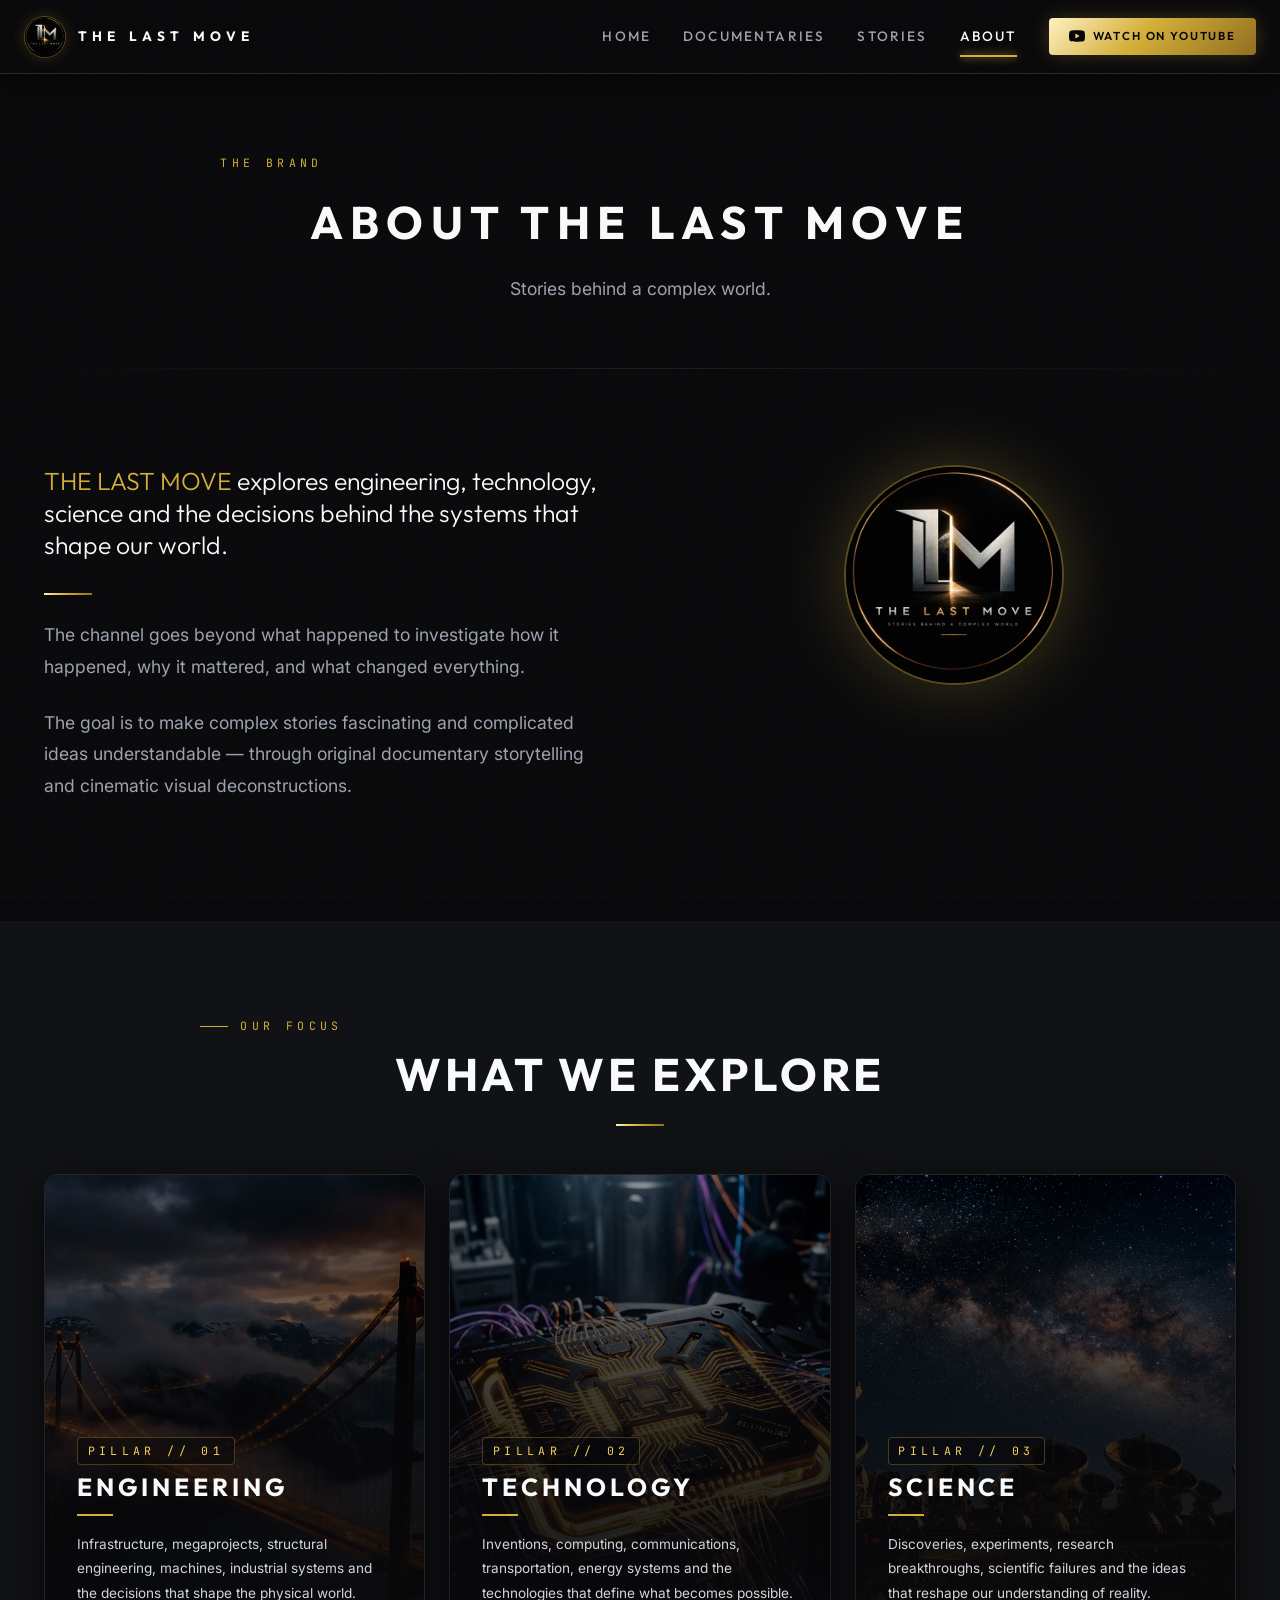
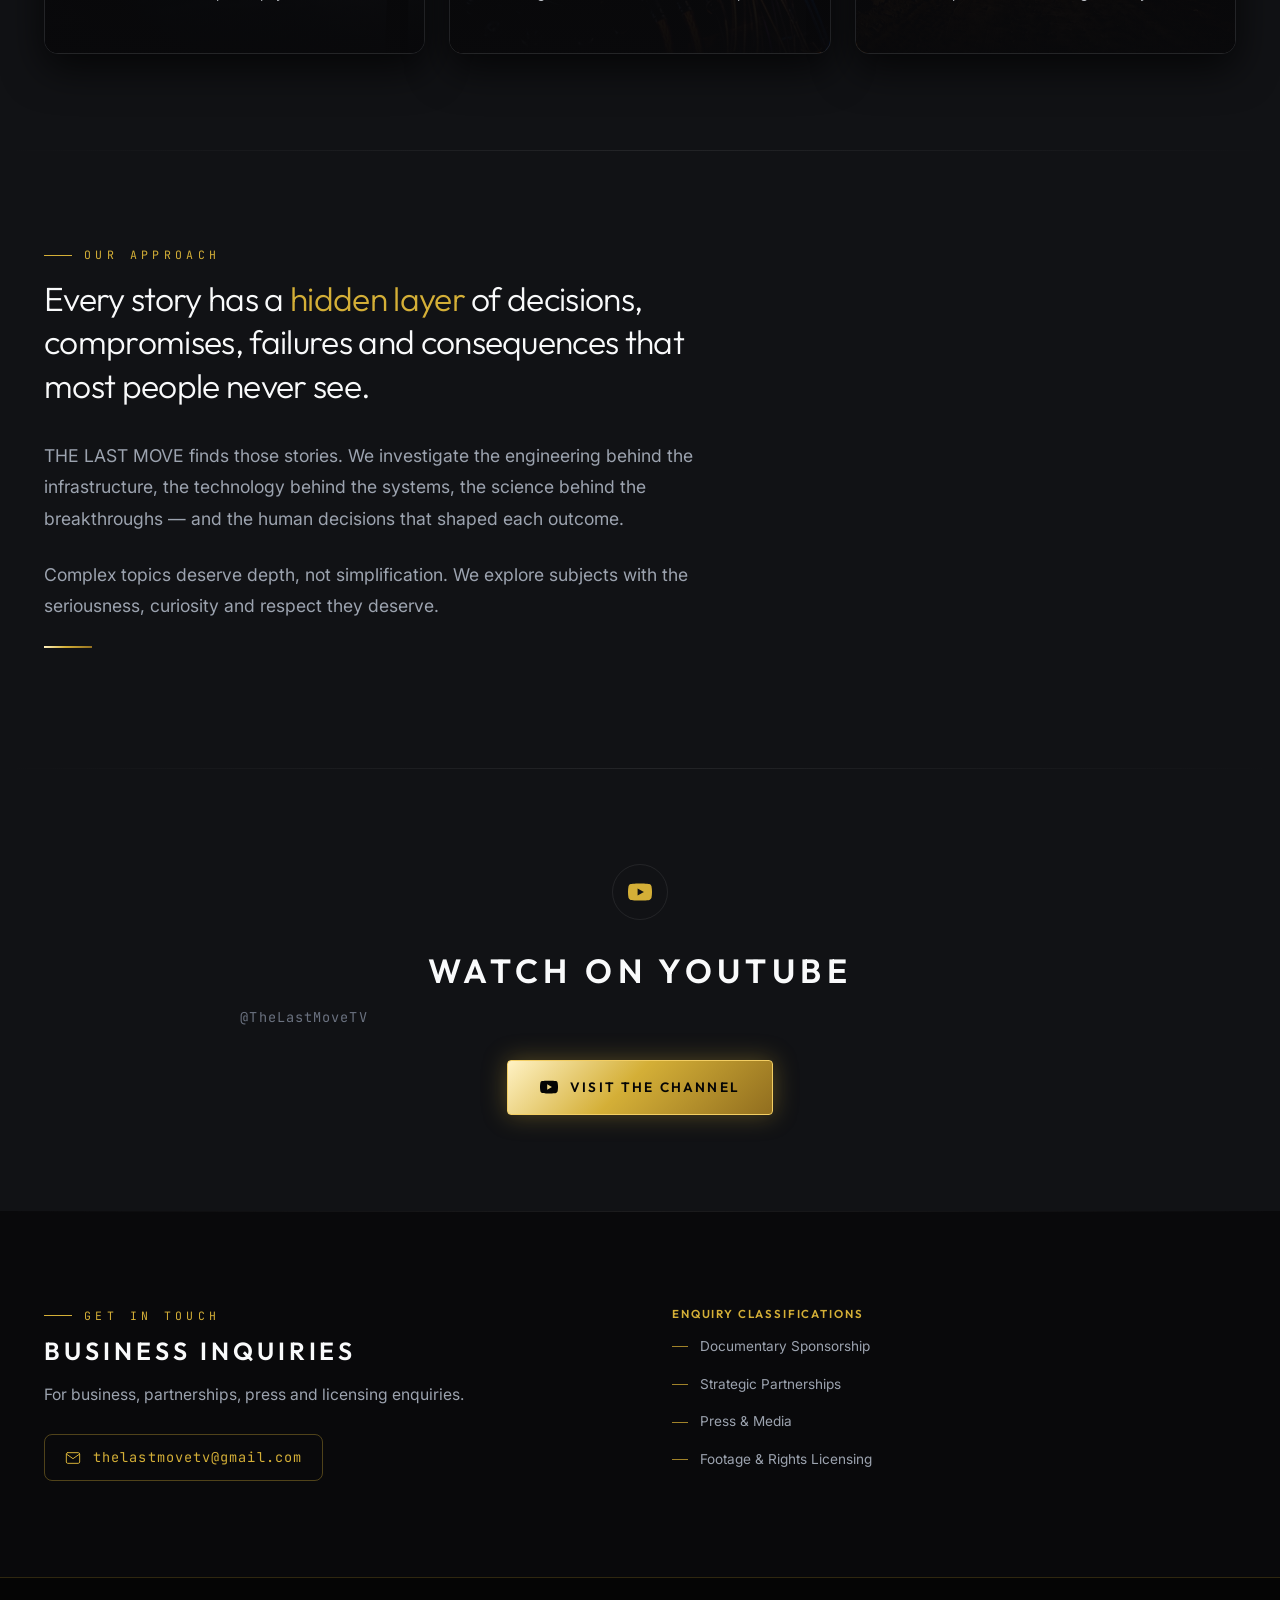
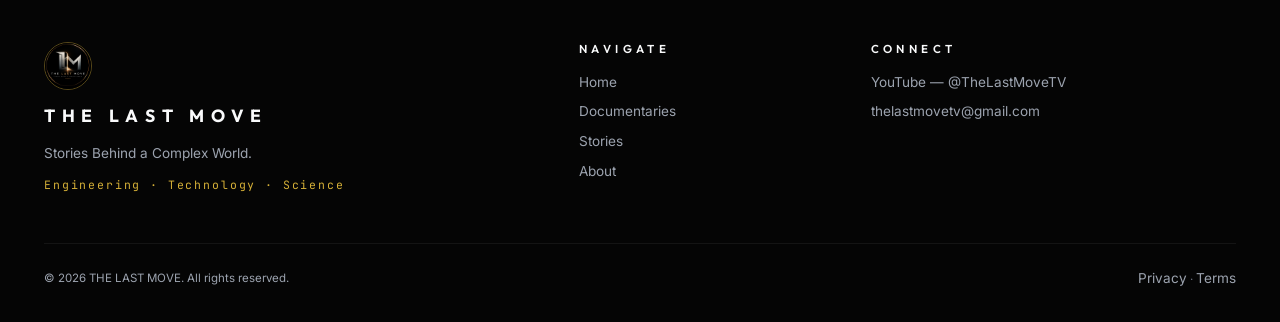
==== about.html @ c0514aca "feat: official website for THE LAST MOVE with cinematic modern aesthetic" ====
<!DOCTYPE html>
<html lang="en">
<head>
  <meta charset="UTF-8">
  <meta name="viewport" content="width=device-width, initial-scale=1.0">
  <title>About — THE LAST MOVE</title>
  <meta name="description" content="THE LAST MOVE explores engineering, technology, science and the decisions behind the systems that shape our world. Learn about the documentary brand.">
  <meta name="robots" content="index, follow">
  <link rel="canonical" href="https://thelastmove.com/about">

  <!-- Open Graph -->
  <meta property="og:type" content="website">
  <meta property="og:title" content="About — THE LAST MOVE">
  <meta property="og:description" content="THE LAST MOVE explores engineering, technology, science and the decisions behind the systems that shape our world.">
  <meta property="og:image" content="assets/og-image.jpg">
  <meta property="og:site_name" content="THE LAST MOVE">

  <!-- Fonts -->
  <link rel="preconnect" href="https://fonts.googleapis.com">
  <link rel="preconnect" href="https://fonts.gstatic.com" crossorigin>
  <link href="https://fonts.googleapis.com/css2?family=Inter:wght@300;400;500;600&family=JetBrains+Mono:wght@400;500;700&family=Outfit:wght@300;400;500;600;700;800;900&display=swap" rel="stylesheet">

  <!-- Styles -->
  <link rel="stylesheet" href="css/variables.css">
  <link rel="stylesheet" href="css/base.css">
  <link rel="stylesheet" href="css/components.css">
  <link rel="stylesheet" href="css/hero.css">
  <link rel="stylesheet" href="css/pages.css">
  <link rel="stylesheet" href="css/responsive.css">
</head>
<body>

  <!-- Navigation -->
  <nav class="nav is-scrolled" id="main-nav" role="navigation" aria-label="Main navigation">
    <div class="nav__inner">
      <a href="index.html" class="nav__brand" aria-label="THE LAST MOVE — Home">
        <img src="assets/logo.jpg" alt="THE LAST MOVE logo" class="nav__logo" width="42" height="42">
        <span class="nav__brand-text">The Last Move</span>
      </a>

      <button class="nav__toggle" id="nav-toggle" aria-label="Toggle navigation menu" aria-expanded="false">
        <span></span>
        <span></span>
        <span></span>
      </button>

      <div class="nav__links" id="nav-links">
        <a href="index.html" class="nav__link">Home</a>
        <a href="documentaries.html" class="nav__link">Documentaries</a>
        <a href="stories.html" class="nav__link">Stories</a>
        <a href="about.html" class="nav__link is-active">About</a>
        <a href="https://www.youtube.com/@TheLastMoveTV" target="_blank" rel="noopener noreferrer" class="nav__cta">
          <svg viewBox="0 0 24 24" aria-hidden="true"><path d="M23.5 6.2a3 3 0 0 0-2.1-2.1C19.5 3.5 12 3.5 12 3.5s-7.5 0-9.4.6A3 3 0 0 0 .5 6.2 31.4 31.4 0 0 0 0 12a31.4 31.4 0 0 0 .5 5.8 3 3 0 0 0 2.1 2.1c1.9.6 9.4.6 9.4.6s7.5 0 9.4-.6a3 3 0 0 0 2.1-2.1A31.4 31.4 0 0 0 24 12a31.4 31.4 0 0 0-.5-5.8zM9.6 15.6V8.4l6.3 3.6-6.3 3.6z"/></svg>
          Watch on YouTube
        </a>
      </div>
    </div>
  </nav>

  <!-- Page Header -->
  <header class="page-header">
    <div class="container">
      <p class="page-header__label reveal">The Brand</p>
      <h1 class="page-header__title reveal">About The Last Move</h1>
      <p class="page-header__subtitle reveal">
        Stories behind a complex world.
      </p>
    </div>
  </header>

  <!-- About Content -->
  <section class="section about-content" aria-label="About THE LAST MOVE">
    <div class="container">
      <div class="about-grid">
        <div class="reveal">
          <p class="about-statement">
            <em>THE LAST MOVE</em> explores engineering, technology, science and the decisions behind the systems that shape our world.
          </p>
          <div class="divider"></div>
          <p class="about-body">
            The channel goes beyond what happened to investigate how it happened, why it mattered, and what changed everything.
          </p>
          <p class="about-body">
            The goal is to make complex stories fascinating and complicated ideas understandable — through original documentary storytelling and cinematic visual deconstructions.
          </p>
        </div>

        <div class="reveal reveal--delay-1" style="display: flex; align-items: center; justify-content: center;">
          <img src="assets/logo.jpg" alt="THE LAST MOVE logo" style="width: 220px; height: 220px; border-radius: 50%; object-fit: cover; margin: 0 auto; display: block; border: 2px solid rgba(212, 175, 55, 0.4); box-shadow: 0 0 70px rgba(212, 175, 55, 0.25);">
        </div>
      </div>
    </div>
  </section>

  <!-- What We Explore -->
  <section class="section about-explore" aria-label="What we explore">
    <div class="container">
      <div class="section-header text-center reveal">
        <p class="section-header__label" style="justify-content: center;">Our Focus</p>
        <h2 class="section-header__title">What We Explore</h2>
        <div class="divider divider--center"></div>
      </div>

      <div class="pillars__grid">
        <article class="pillar-card reveal reveal--delay-1">
          <img src="assets/pillar-engineering.jpg" alt="Engineering" class="pillar-card__bg">
          <div class="pillar-card__overlay"></div>
          <div class="pillar-card__content">
            <span class="pillar-card__tag">PILLAR // 01</span>
            <h3 class="pillar-card__title">Engineering</h3>
            <div class="pillar-card__divider"></div>
            <p class="pillar-card__text">
              Infrastructure, megaprojects, structural engineering, machines, industrial systems and the decisions that shape the physical world.
            </p>
          </div>
        </article>

        <article class="pillar-card reveal reveal--delay-2">
          <img src="assets/pillar-technology.jpg" alt="Technology" class="pillar-card__bg">
          <div class="pillar-card__overlay"></div>
          <div class="pillar-card__content">
            <span class="pillar-card__tag">PILLAR // 02</span>
            <h3 class="pillar-card__title">Technology</h3>
            <div class="pillar-card__divider"></div>
            <p class="pillar-card__text">
              Inventions, computing, communications, transportation, energy systems and the technologies that define what becomes possible.
            </p>
          </div>
        </article>

        <article class="pillar-card reveal reveal--delay-3">
          <img src="assets/pillar-science.jpg" alt="Science" class="pillar-card__bg">
          <div class="pillar-card__overlay"></div>
          <div class="pillar-card__content">
            <span class="pillar-card__tag">PILLAR // 03</span>
            <h3 class="pillar-card__title">Science</h3>
            <div class="pillar-card__divider"></div>
            <p class="pillar-card__text">
              Discoveries, experiments, research breakthroughs, scientific failures and the ideas that reshape our understanding of reality.
            </p>
          </div>
        </article>
      </div>
    </div>
  </section>

  <!-- Our Approach -->
  <section class="section editorial" aria-label="Our approach">
    <div class="container">
      <div class="editorial__content reveal">
        <p class="section-header__label">Our Approach</p>
        <p class="editorial__lead">
          Every story has a <em>hidden layer</em> of decisions, compromises, failures and consequences that most people never see.
        </p>
        <p class="editorial__text">
          THE LAST MOVE finds those stories. We investigate the engineering behind the infrastructure, the technology behind the systems, the science behind the breakthroughs — and the human decisions that shaped each outcome.
        </p>
        <p class="editorial__text">
          Complex topics deserve depth, not simplification. We explore subjects with the seriousness, curiosity and respect they deserve.
        </p>
        <div class="divider"></div>
      </div>
    </div>
  </section>

  <!-- YouTube Connection -->
  <section class="section youtube-cta" aria-label="YouTube">
    <div class="container">
      <div class="reveal">
        <a href="https://www.youtube.com/@TheLastMoveTV" target="_blank" rel="noopener noreferrer" class="youtube-cta__icon" aria-hidden="true">
          <svg viewBox="0 0 24 24"><path d="M23.5 6.2a3 3 0 0 0-2.1-2.1C19.5 3.5 12 3.5 12 3.5s-7.5 0-9.4.6A3 3 0 0 0 .5 6.2 31.4 31.4 0 0 0 0 12a31.4 31.4 0 0 0 .5 5.8 3 3 0 0 0 2.1 2.1c1.9.6 9.4.6 9.4.6s7.5 0 9.4-.6a3 3 0 0 0 2.1-2.1A31.4 31.4 0 0 0 24 12a31.4 31.4 0 0 0-.5-5.8zM9.6 15.6V8.4l6.3 3.6-6.3 3.6z"/></svg>
        </a>
        <h2 class="youtube-cta__title">Watch on YouTube</h2>
        <p class="youtube-cta__handle">@TheLastMoveTV</p>
        <a href="https://www.youtube.com/@TheLastMoveTV" target="_blank" rel="noopener noreferrer" class="btn btn--primary" id="about-yt-cta">
          <svg viewBox="0 0 24 24" aria-hidden="true" style="width:18px;height:18px;fill:currentColor;"><path d="M23.5 6.2a3 3 0 0 0-2.1-2.1C19.5 3.5 12 3.5 12 3.5s-7.5 0-9.4.6A3 3 0 0 0 .5 6.2 31.4 31.4 0 0 0 0 12a31.4 31.4 0 0 0 .5 5.8 3 3 0 0 0 2.1 2.1c1.9.6 9.4.6 9.4.6s7.5 0 9.4-.6a3 3 0 0 0 2.1-2.1A31.4 31.4 0 0 0 24 12a31.4 31.4 0 0 0-.5-5.8zM9.6 15.6V8.4l6.3 3.6-6.3 3.6z"/></svg>
          Visit the Channel
        </a>
      </div>
    </div>
  </section>

  <!-- Business Contact -->
  <section class="section contact" id="contact" aria-label="Business inquiries">
    <div class="container">
      <div class="contact__grid">
        <div class="reveal">
          <p class="section-header__label">Get in Touch</p>
          <h2 class="contact__heading">Business Inquiries</h2>
          <p class="contact__text">
            For business, partnerships, press and licensing enquiries.
          </p>
          <a href="mailto:thelastmovetv@gmail.com" class="contact__email" id="about-email-cta">
            <svg width="16" height="16" viewBox="0 0 24 24" fill="none" stroke="currentColor" stroke-width="1.5" stroke-linecap="round" stroke-linejoin="round" aria-hidden="true"><path d="M4 4h16c1.1 0 2 .9 2 2v12c0 1.1-.9 2-2 2H4c-1.1 0-2-.9-2-2V6c0-1.1.9-2 2-2z"></path><polyline points="22,6 12,13 2,6"></polyline></svg>
            thelastmovetv@gmail.com
          </a>
        </div>

        <div class="reveal reveal--delay-1">
          <h3 style="font-family: var(--font-display); font-size: var(--text-xs); letter-spacing: var(--tracking-wider); text-transform: uppercase; color: var(--color-gold); margin-bottom: var(--space-4);">Enquiry Classifications</h3>
          <div class="contact__purposes">
            <div class="contact__purpose">Documentary Sponsorship</div>
            <div class="contact__purpose">Strategic Partnerships</div>
            <div class="contact__purpose">Press &amp; Media</div>
            <div class="contact__purpose">Footage &amp; Rights Licensing</div>
          </div>
        </div>
      </div>
    </div>
  </section>

  <!-- Footer -->
  <footer class="footer" role="contentinfo">
    <div class="container">
      <div class="footer__grid">
        <div class="footer__brand">
          <img src="assets/logo.jpg" alt="THE LAST MOVE" class="footer__logo" width="48" height="48">
          <span class="footer__name">The Last Move</span>
          <span class="footer__tagline">Stories Behind a Complex World.</span>
          <span class="footer__categories">Engineering · Technology · Science</span>
        </div>
        <div>
          <h3 class="footer__heading">Navigate</h3>
          <div class="footer__links">
            <a href="index.html" class="footer__link">Home</a>
            <a href="documentaries.html" class="footer__link">Documentaries</a>
            <a href="stories.html" class="footer__link">Stories</a>
            <a href="about.html" class="footer__link">About</a>
          </div>
        </div>
        <div>
          <h3 class="footer__heading">Connect</h3>
          <div class="footer__links">
            <a href="https://www.youtube.com/@TheLastMoveTV" target="_blank" rel="noopener noreferrer" class="footer__link">YouTube — @TheLastMoveTV</a>
            <a href="mailto:thelastmovetv@gmail.com" class="footer__link">thelastmovetv@gmail.com</a>
          </div>
        </div>
      </div>
      <div class="footer__bottom">
        <p class="footer__copy">&copy; 2026 THE LAST MOVE. All rights reserved.</p>
        <div class="footer__legal">
          <a href="#" class="footer__link">Privacy</a>
          <span style="color: var(--color-grey);">·</span>
          <a href="#" class="footer__link">Terms</a>
        </div>
      </div>
    </div>
  </footer>

  <script src="js/data.js"></script>
  <script src="js/main.js"></script>
</body>
</html>
---- css/variables.css ----
/* ============================================
   THE LAST MOVE — Design Tokens
   ============================================ */

:root {
  /* ── Colors ── */
  --color-black:        #050505;
  --color-near-black:   #09090b;
  --color-charcoal:     #111215;
  --color-graphite:     #16181d;
  --color-dark-grey:    #22242a;
  --color-mid-grey:     #353842;
  --color-grey:         #6b7280;
  --color-silver:       #9ca3af;
  --color-light-silver: #d1d5db;
  --color-off-white:    #f3f4f6;
  --color-white:        #f9fafb;
  --color-pure-white:   #ffffff;

  /* Accent — Radiant cinematic gold/amber */
  --color-gold:         #d4af37;
  --color-gold-bright:  #f3ce63;
  --color-gold-dim:     #a08229;
  --color-gold-glow:    rgba(212, 175, 55, 0.25);
  --color-gold-subtle:  rgba(212, 175, 55, 0.1);
  --color-gold-border:  rgba(212, 175, 55, 0.35);

  /* Gradients */
  --gradient-gold:           linear-gradient(135deg, #f6d365 0%, #c9a84c 100%);
  --gradient-gold-metallic:  linear-gradient(135deg, #fff2c4 0%, #d4af37 45%, #916e1f 100%);
  --gradient-card-overlay:   linear-gradient(180deg, rgba(9, 9, 11, 0.05) 0%, rgba(9, 9, 11, 0.7) 45%, rgba(9, 9, 11, 0.98) 100%);
  --gradient-card-overlay-hover: linear-gradient(180deg, rgba(9, 9, 11, 0) 0%, rgba(9, 9, 11, 0.6) 40%, rgba(9, 9, 11, 0.95) 100%);
  --gradient-hero-vignette:  linear-gradient(180deg, rgba(5, 5, 5, 0.65) 0%, rgba(5, 5, 5, 0.15) 25%, rgba(5, 5, 5, 0.1) 60%, rgba(9, 9, 11, 0.85) 90%, #09090b 100%);

  /* Functional */
  --color-bg-primary:   var(--color-near-black);
  --color-bg-secondary: var(--color-charcoal);
  --color-bg-tertiary:  var(--color-graphite);
  --color-bg-card:      rgba(22, 24, 29, 0.75);
  --color-bg-glass:     rgba(9, 9, 11, 0.78);
  --color-text-primary: var(--color-off-white);
  --color-text-secondary: var(--color-silver);
  --color-text-muted:   var(--color-grey);
  --color-border:       rgba(255, 255, 255, 0.08);
  --color-border-hover: rgba(255, 255, 255, 0.2);
  --color-border-gold:  var(--color-gold-border);

  /* ── Typography ── */
  --font-display:   'Outfit', sans-serif;
  --font-body:      'Inter', sans-serif;
  --font-mono:      'JetBrains Mono', monospace;

  /* Scale */
  --text-xs:    0.72rem;
  --text-sm:    0.85rem;
  --text-base:  0.98rem;
  --text-md:    1.1rem;
  --text-lg:    1.25rem;
  --text-xl:    1.55rem;
  --text-2xl:   2.1rem;
  --text-3xl:   2.85rem;
  --text-4xl:   3.8rem;
  --text-5xl:   5rem;
  --text-hero:  clamp(2.8rem, 6.5vw, 5.8rem);

  /* Weights */
  --weight-light:     300;
  --weight-regular:   400;
  --weight-medium:    500;
  --weight-semibold:  600;
  --weight-bold:      700;
  --weight-black:     900;

  /* Tracking */
  --tracking-tight:    -0.02em;
  --tracking-normal:    0;
  --tracking-wide:      0.08em;
  --tracking-wider:     0.16em;
  --tracking-widest:    0.28em;
  --tracking-cinematic: 0.38em;

  /* Leading */
  --leading-none:    1;
  --leading-tight:   1.15;
  --leading-snug:    1.3;
  --leading-normal:  1.6;
  --leading-relaxed: 1.8;

  /* ── Spacing (8px grid) ── */
  --space-1:   0.25rem;   /* 4px */
  --space-2:   0.5rem;    /* 8px */
  --space-3:   0.75rem;   /* 12px */
  --space-4:   1rem;       /* 16px */
  --space-5:   1.25rem;   /* 20px */
  --space-6:   1.5rem;    /* 24px */
  --space-8:   2rem;       /* 32px */
  --space-10:  2.5rem;    /* 40px */
  --space-12:  3rem;       /* 48px */
  --space-16:  4rem;       /* 64px */
  --space-20:  5rem;       /* 80px */
  --space-24:  6rem;       /* 96px */
  --space-32:  8rem;       /* 128px */
  --space-40:  10rem;     /* 160px */

  /* ── Layout ── */
  --container-max:   1240px;
  --container-wide:  1440px;
  --container-narrow: 840px;
  --nav-height:      74px;
  --border-radius-sm: 4px;
  --border-radius:   8px;
  --border-radius-lg: 14px;
  --border-radius-xl: 20px;

  /* ── Transitions ── */
  --ease-smooth:  cubic-bezier(0.16, 1, 0.3, 1);
  --ease-out:     cubic-bezier(0, 0, 0.2, 1);
  --ease-in:      cubic-bezier(0.4, 0, 1, 1);
  --ease-spring:  cubic-bezier(0.34, 1.56, 0.64, 1);
  --duration-fast:   180ms;
  --duration-base:   320ms;
  --duration-slow:   550ms;
  --duration-slower:  900ms;
  --duration-reveal: 1200ms;

  /* ── Shadows & Glows ── */
  --shadow-sm:   0 2px 6px rgba(0, 0, 0, 0.5);
  --shadow-md:   0 6px 18px rgba(0, 0, 0, 0.6);
  --shadow-lg:   0 14px 40px rgba(0, 0, 0, 0.7);
  --shadow-xl:   0 24px 65px rgba(0, 0, 0, 0.85);
  --shadow-gold: 0 0 45px rgba(212, 175, 55, 0.22);
  --shadow-gold-intense: 0 0 70px rgba(212, 175, 55, 0.4);
}
---- css/base.css ----
/* ============================================
   THE LAST MOVE — Base Styles
   ============================================ */

/* ── Reset ── */
*, *::before, *::after {
  margin: 0;
  padding: 0;
  box-sizing: border-box;
}

html {
  scroll-behavior: smooth;
  -webkit-text-size-adjust: 100%;
  text-size-adjust: 100%;
}

body {
  font-family: var(--font-body);
  font-size: var(--text-base);
  font-weight: var(--weight-regular);
  line-height: var(--leading-normal);
  color: var(--color-text-primary);
  background-color: var(--color-bg-primary);
  -webkit-font-smoothing: antialiased;
  -moz-osx-font-smoothing: grayscale;
  overflow-x: hidden;
  min-height: 100vh;
}

/* ── Film Grain Overlay ── */
body::after {
  content: '';
  position: fixed;
  top: 0;
  left: 0;
  width: 100%;
  height: 100%;
  pointer-events: none;
  z-index: 9999;
  opacity: 0.025;
  background-image: url("data:image/svg+xml,%3Csvg viewBox='0 0 256 256' xmlns='http://www.w3.org/2000/svg'%3E%3Cfilter id='noise'%3E%3CfeTurbulence type='fractalNoise' baseFrequency='0.9' numOctaves='4' stitchTiles='stitch'/%3E%3C/filter%3E%3Crect width='100%25' height='100%25' filter='url(%23noise)' opacity='1'/%3E%3C/svg%3E");
  background-repeat: repeat;
  background-size: 256px 256px;
}

/* ── Typography ── */
h1, h2, h3, h4, h5, h6 {
  font-family: var(--font-display);
  font-weight: var(--weight-semibold);
  line-height: var(--leading-tight);
  color: var(--color-white);
  letter-spacing: var(--tracking-wide);
}

h1 {
  font-size: var(--text-hero);
  font-weight: var(--weight-bold);
  letter-spacing: var(--tracking-wider);
  text-transform: uppercase;
}

h2 {
  font-size: var(--text-3xl);
  letter-spacing: var(--tracking-wider);
  text-transform: uppercase;
}

h3 {
  font-size: var(--text-xl);
  letter-spacing: var(--tracking-wide);
}

h4 {
  font-size: var(--text-lg);
  font-weight: var(--weight-medium);
}

p {
  color: var(--color-text-secondary);
  max-width: 65ch;
}

a {
  color: inherit;
  text-decoration: none;
  transition: color var(--duration-base) var(--ease-smooth);
}

a:hover {
  color: var(--color-gold);
}

img {
  max-width: 100%;
  height: auto;
  display: block;
}

ul, ol {
  list-style: none;
}

button {
  font-family: inherit;
  font-size: inherit;
  cursor: pointer;
  border: none;
  background: none;
  color: inherit;
}

::selection {
  background: var(--color-gold);
  color: var(--color-black);
}

/* ── Focus States (Accessibility) ── */
:focus-visible {
  outline: 2px solid var(--color-gold);
  outline-offset: 3px;
}

:focus:not(:focus-visible) {
  outline: none;
}

/* ── Container ── */
.container {
  width: 100%;
  max-width: var(--container-max);
  margin: 0 auto;
  padding: 0 var(--space-6);
}

.container--wide {
  max-width: var(--container-wide);
}

.container--narrow {
  max-width: var(--container-narrow);
}

/* ── Section ── */
.section {
  padding: var(--space-24) 0;
  position: relative;
}

.section--compact {
  padding: var(--space-16) 0;
}

/* ── Reveal Animation ── */
.reveal {
  opacity: 0;
  transform: translateY(30px);
  transition: opacity var(--duration-reveal) var(--ease-out),
              transform var(--duration-reveal) var(--ease-out);
}

.reveal.is-visible {
  opacity: 1;
  transform: translateY(0);
}

.reveal--delay-1 { transition-delay: 150ms; }
.reveal--delay-2 { transition-delay: 300ms; }
.reveal--delay-3 { transition-delay: 450ms; }
.reveal--delay-4 { transition-delay: 600ms; }

/* ── Reduced Motion ── */
@media (prefers-reduced-motion: reduce) {
  *, *::before, *::after {
    animation-duration: 0.01ms !important;
    animation-iteration-count: 1 !important;
    transition-duration: 0.01ms !important;
    scroll-behavior: auto !important;
  }

  .reveal {
    opacity: 1;
    transform: none;
  }
}

/* ── Utility ── */
.sr-only {
  position: absolute;
  width: 1px;
  height: 1px;
  padding: 0;
  margin: -1px;
  overflow: hidden;
  clip: rect(0, 0, 0, 0);
  white-space: nowrap;
  border: 0;
}

.text-gold {
  color: var(--color-gold);
}

.text-center {
  text-align: center;
}

.uppercase {
  text-transform: uppercase;
}

.mono {
  font-family: var(--font-mono);
  font-size: var(--text-xs);
  letter-spacing: var(--tracking-wider);
  text-transform: uppercase;
  color: var(--color-text-muted);
}
---- css/components.css ----
/* ============================================
   THE LAST MOVE — High-End Components
   ============================================ */

/* ── Navigation ── */
.nav {
  position: fixed;
  top: 0;
  left: 0;
  right: 0;
  z-index: 1000;
  height: var(--nav-height);
  display: flex;
  align-items: center;
  background: transparent;
  transition: background var(--duration-slow) var(--ease-smooth),
              box-shadow var(--duration-slow) var(--ease-smooth),
              border-color var(--duration-slow);
  border-bottom: 1px solid transparent;
}

.nav.is-scrolled {
  background: rgba(9, 9, 11, 0.88);
  backdrop-filter: blur(20px);
  -webkit-backdrop-filter: blur(20px);
  border-bottom-color: rgba(212, 175, 55, 0.2);
  box-shadow: 0 8px 30px rgba(0, 0, 0, 0.6);
}

.nav__inner {
  display: flex;
  align-items: center;
  justify-content: space-between;
  width: 100%;
  max-width: var(--container-wide);
  margin: 0 auto;
  padding: 0 var(--space-6);
}

.nav__brand {
  display: flex;
  align-items: center;
  gap: var(--space-3);
  z-index: 1001;
  text-decoration: none;
}

.nav__logo {
  height: 42px;
  width: 42px;
  border-radius: 50%;
  object-fit: cover;
  border: 1px solid rgba(212, 175, 55, 0.4);
  box-shadow: 0 0 15px rgba(212, 175, 55, 0.2);
}

.nav__brand-text {
  font-family: var(--font-display);
  font-size: var(--text-sm);
  font-weight: var(--weight-bold);
  letter-spacing: var(--tracking-cinematic);
  text-transform: uppercase;
  color: var(--color-white);
}

.nav__links {
  display: flex;
  align-items: center;
  gap: var(--space-8);
}

.nav__link {
  font-family: var(--font-display);
  font-size: var(--text-sm);
  font-weight: var(--weight-medium);
  letter-spacing: var(--tracking-wider);
  text-transform: uppercase;
  color: var(--color-text-secondary);
  position: relative;
  padding: var(--space-2) 0;
  transition: color var(--duration-base) var(--ease-smooth);
  text-decoration: none;
}

.nav__link::after {
  content: '';
  position: absolute;
  bottom: -2px;
  left: 0;
  width: 0;
  height: 2px;
  background: var(--color-gold);
  box-shadow: 0 0 8px var(--color-gold);
  transition: width var(--duration-base) var(--ease-smooth);
}

.nav__link:hover,
.nav__link.is-active {
  color: var(--color-white);
}

.nav__link:hover::after,
.nav__link.is-active::after {
  width: 100%;
}

.nav__cta {
  display: inline-flex;
  align-items: center;
  gap: var(--space-2);
  padding: 0.55rem 1.25rem;
  font-family: var(--font-display);
  font-size: var(--text-xs);
  font-weight: var(--weight-semibold);
  letter-spacing: var(--tracking-wider);
  text-transform: uppercase;
  color: #050505;
  background: var(--gradient-gold-metallic);
  border-radius: var(--border-radius-sm);
  text-decoration: none;
  transition: all var(--duration-base) var(--ease-smooth);
  box-shadow: 0 0 20px rgba(212, 175, 55, 0.25);
}

.nav__cta:hover {
  transform: translateY(-2px);
  box-shadow: 0 0 30px rgba(212, 175, 55, 0.5);
  filter: brightness(1.1);
}

.nav__cta svg {
  width: 16px;
  height: 16px;
  fill: currentColor;
}

/* Mobile Nav Toggle */
.nav__toggle {
  display: none;
  flex-direction: column;
  justify-content: space-between;
  width: 28px;
  height: 20px;
  background: transparent;
  border: none;
  cursor: pointer;
  z-index: 1001;
  padding: 0;
}

.nav__toggle span {
  display: block;
  width: 100%;
  height: 2px;
  background: var(--color-white);
  border-radius: 2px;
  transition: all var(--duration-base) var(--ease-smooth);
}

/* ── Buttons ── */
.btn {
  display: inline-flex;
  align-items: center;
  justify-content: center;
  gap: var(--space-3);
  padding: 0.95rem 2rem;
  font-family: var(--font-display);
  font-size: var(--text-sm);
  font-weight: var(--weight-semibold);
  letter-spacing: var(--tracking-wider);
  text-transform: uppercase;
  border-radius: var(--border-radius-sm);
  cursor: pointer;
  transition: all var(--duration-base) var(--ease-smooth);
  text-decoration: none;
  position: relative;
  overflow: hidden;
}

.btn--primary {
  color: #050505;
  background: var(--gradient-gold-metallic);
  border: 1px solid var(--color-gold-bright);
  box-shadow: 0 0 25px rgba(212, 175, 55, 0.35);
}

.btn--primary:hover {
  transform: translateY(-2px);
  box-shadow: 0 0 45px rgba(212, 175, 55, 0.6);
  filter: brightness(1.1);
}

.btn--secondary {
  color: var(--color-white);
  border: 1px solid rgba(212, 175, 55, 0.35);
  background: rgba(9, 9, 11, 0.6);
  backdrop-filter: blur(12px);
}

.btn--secondary:hover {
  border-color: var(--color-gold);
  background: rgba(212, 175, 55, 0.1);
  box-shadow: 0 0 25px rgba(212, 175, 55, 0.2);
  transform: translateY(-2px);
}

/* ── Section Header ── */
.section-header {
  margin-bottom: var(--space-12);
}

.section-header__label {
  font-family: var(--font-mono);
  font-size: var(--text-xs);
  letter-spacing: var(--tracking-cinematic);
  text-transform: uppercase;
  color: var(--color-gold);
  margin-bottom: var(--space-3);
  display: flex;
  align-items: center;
  gap: var(--space-3);
}

.section-header__label::before {
  content: '';
  width: 28px;
  height: 1px;
  background: var(--color-gold);
}

.section-header__title {
  font-size: var(--text-3xl);
  font-weight: var(--weight-bold);
  letter-spacing: var(--tracking-wide);
  color: var(--color-white);
  margin-bottom: var(--space-4);
}

.section-header__subtitle {
  font-size: var(--text-md);
  color: var(--color-text-secondary);
  max-width: 65ch;
  line-height: var(--leading-relaxed);
}

.divider {
  width: 48px;
  height: 2px;
  background: var(--gradient-gold-metallic);
  margin: var(--space-6) 0;
}

.divider--center {
  margin-left: auto;
  margin-right: auto;
}

/* ── Pillar Cards with Full-Bleed Imagery ── */
.pillars__grid {
  display: grid;
  grid-template-columns: repeat(3, 1fr);
  gap: var(--space-6);
}

.pillar-card {
  position: relative;
  min-height: 480px;
  border-radius: var(--border-radius-lg);
  overflow: hidden;
  border: 1px solid rgba(255, 255, 255, 0.08);
  display: flex;
  flex-direction: column;
  justify-content: flex-end;
  padding: var(--space-8);
  transition: all var(--duration-base) var(--ease-smooth);
  box-shadow: var(--shadow-lg);
  text-decoration: none;
}

.pillar-card__bg {
  position: absolute;
  top: 0;
  left: 0;
  width: 100%;
  height: 100%;
  object-fit: cover;
  transition: transform 0.9s var(--ease-smooth), filter 0.9s var(--ease-smooth);
  filter: brightness(0.68) contrast(1.12);
  z-index: 1;
}

.pillar-card__overlay {
  position: absolute;
  top: 0;
  left: 0;
  width: 100%;
  height: 100%;
  z-index: 2;
  background: var(--gradient-card-overlay);
  transition: all var(--duration-base);
}

.pillar-card__content {
  position: relative;
  z-index: 3;
}

.pillar-card__tag {
  display: inline-block;
  font-family: var(--font-mono);
  font-size: var(--text-xs);
  letter-spacing: var(--tracking-cinematic);
  color: var(--color-gold-bright);
  text-transform: uppercase;
  margin-bottom: var(--space-2);
  background: rgba(9, 9, 11, 0.65);
  padding: 0.25rem 0.6rem;
  border-radius: var(--border-radius-sm);
  border: 1px solid rgba(212, 175, 55, 0.3);
}

.pillar-card__title {
  font-family: var(--font-display);
  font-size: var(--text-xl);
  font-weight: var(--weight-bold);
  letter-spacing: var(--tracking-wider);
  text-transform: uppercase;
  color: var(--color-white);
  margin-bottom: var(--space-3);
}

.pillar-card__divider {
  width: 36px;
  height: 2px;
  background: var(--color-gold);
  margin-bottom: var(--space-4);
  transition: width var(--duration-base) var(--ease-smooth);
}

.pillar-card__text {
  font-size: var(--text-sm);
  color: var(--color-light-silver);
  line-height: var(--leading-relaxed);
  margin-bottom: var(--space-4);
}

.pillar-card__meta {
  font-family: var(--font-mono);
  font-size: var(--text-xs);
  color: var(--color-gold);
  display: flex;
  align-items: center;
  gap: var(--space-2);
  letter-spacing: var(--tracking-wider);
}

.pillar-card:hover {
  transform: translateY(-8px);
  border-color: rgba(212, 175, 55, 0.55);
  box-shadow: 0 24px 60px rgba(0, 0, 0, 0.85), 0 0 40px rgba(212, 175, 55, 0.2);
}

.pillar-card:hover .pillar-card__bg {
  transform: scale(1.08);
  filter: brightness(0.85) contrast(1.15);
}

.pillar-card:hover .pillar-card__divider {
  width: 60px;
}

/* ── Cinema Teaser Showcase Component ── */
.cinema-showcase {
  position: relative;
  border-radius: var(--border-radius-xl);
  overflow: hidden;
  border: 1px solid rgba(212, 175, 55, 0.25);
  background: #09090b;
  box-shadow: 0 30px 80px rgba(0, 0, 0, 0.9), 0 0 60px rgba(212, 175, 55, 0.12);
  margin: var(--space-8) 0;
}

.cinema-showcase__viewport {
  position: relative;
  aspect-ratio: 21 / 9;
  min-height: 380px;
  display: flex;
  align-items: center;
  justify-content: center;
  overflow: hidden;
}

.cinema-showcase__bg {
  position: absolute;
  top: 0;
  left: 0;
  width: 100%;
  height: 100%;
  object-fit: cover;
  filter: brightness(0.75) contrast(1.1);
  transition: transform 0.8s var(--ease-smooth);
}

.cinema-showcase:hover .cinema-showcase__bg {
  transform: scale(1.03);
}

.cinema-showcase__overlay {
  position: absolute;
  top: 0;
  left: 0;
  width: 100%;
  height: 100%;
  background: radial-gradient(circle at center, rgba(9, 9, 11, 0.2) 0%, rgba(9, 9, 11, 0.75) 80%, #09090b 100%);
}

.cinema-showcase__badges {
  position: absolute;
  top: var(--space-6);
  left: var(--space-6);
  display: flex;
  gap: var(--space-2);
  z-index: 3;
}

.cinema-badge {
  font-family: var(--font-mono);
  font-size: var(--text-xs);
  padding: 0.25rem 0.65rem;
  background: rgba(9, 9, 11, 0.75);
  backdrop-filter: blur(8px);
  border: 1px solid rgba(255, 255, 255, 0.12);
  border-radius: var(--border-radius-sm);
  color: var(--color-white);
  letter-spacing: var(--tracking-wider);
}

.cinema-badge--gold {
  border-color: rgba(212, 175, 55, 0.5);
  color: var(--color-gold-bright);
}

.cinema-play-btn {
  position: relative;
  z-index: 4;
  width: 88px;
  height: 88px;
  border-radius: 50%;
  background: rgba(9, 9, 11, 0.8);
  backdrop-filter: blur(12px);
  border: 2px solid var(--color-gold);
  display: flex;
  align-items: center;
  justify-content: center;
  color: var(--color-gold-bright);
  cursor: pointer;
  transition: all var(--duration-base) var(--ease-smooth);
  box-shadow: 0 0 35px rgba(212, 175, 55, 0.35);
  text-decoration: none;
}

.cinema-play-btn::before {
  content: '';
  position: absolute;
  top: -8px;
  left: -8px;
  right: -8px;
  bottom: -8px;
  border-radius: 50%;
  border: 1px solid var(--color-gold);
  opacity: 0.4;
  animation: playPulse 2.5s infinite ease-out;
}

@keyframes playPulse {
  0%   { transform: scale(1); opacity: 0.8; }
  100% { transform: scale(1.4); opacity: 0; }
}

.cinema-play-btn:hover {
  transform: scale(1.12);
  background: var(--color-gold);
  color: #050505;
  box-shadow: 0 0 50px rgba(212, 175, 55, 0.7);
}

.cinema-play-btn svg {
  width: 32px;
  height: 32px;
  fill: currentColor;
  transform: translateX(2px);
}

.cinema-showcase__caption {
  position: absolute;
  bottom: var(--space-6);
  left: var(--space-6);
  right: var(--space-6);
  z-index: 3;
  display: flex;
  justify-content: space-between;
  align-items: flex-end;
}

.cinema-showcase__title {
  font-family: var(--font-display);
  font-size: var(--text-lg);
  font-weight: var(--weight-bold);
  color: var(--color-white);
  letter-spacing: var(--tracking-wider);
  text-transform: uppercase;
}

.cinema-showcase__desc {
  font-size: var(--text-sm);
  color: var(--color-light-silver);
}

/* ── Interactive Story Layers Timeline ── */
.story-layers__flow {
  display: grid;
  grid-template-columns: repeat(4, 1fr);
  gap: var(--space-4);
  position: relative;
  margin-top: var(--space-8);
}

.story-layer {
  background: rgba(22, 24, 29, 0.65);
  backdrop-filter: blur(14px);
  border: 1px solid rgba(255, 255, 255, 0.08);
  border-radius: var(--border-radius-lg);
  padding: var(--space-6);
  position: relative;
  transition: all var(--duration-base) var(--ease-smooth);
}

.story-layer:hover {
  transform: translateY(-4px);
  border-color: rgba(212, 175, 55, 0.45);
  background: rgba(22, 24, 29, 0.9);
  box-shadow: 0 16px 36px rgba(0, 0, 0, 0.6), 0 0 25px rgba(212, 175, 55, 0.12);
}

.story-layer__step {
  font-family: var(--font-mono);
  font-size: var(--text-xs);
  color: var(--color-gold);
  letter-spacing: var(--tracking-cinematic);
  margin-bottom: var(--space-3);
  display: flex;
  align-items: center;
  gap: var(--space-2);
}

.story-layer__label {
  font-family: var(--font-display);
  font-size: var(--text-md);
  font-weight: var(--weight-bold);
  color: var(--color-white);
  letter-spacing: var(--tracking-wide);
  text-transform: uppercase;
  margin-bottom: var(--space-2);
}

.story-layer__text {
  font-size: var(--text-sm);
  color: var(--color-light-silver);
  line-height: var(--leading-relaxed);
}

/* ── Dossier Slate Cards (for Documentaries and Stories) ── */
.dossier-grid {
  display: grid;
  grid-template-columns: repeat(3, 1fr);
  gap: var(--space-6);
  margin-top: var(--space-10);
}

.dossier-card {
  background: rgba(17, 18, 21, 0.85);
  border: 1px solid rgba(255, 255, 255, 0.08);
  border-radius: var(--border-radius-lg);
  overflow: hidden;
  transition: all var(--duration-base) var(--ease-smooth);
  display: flex;
  flex-direction: column;
}

.dossier-card:hover {
  transform: translateY(-6px);
  border-color: rgba(212, 175, 55, 0.45);
  box-shadow: 0 20px 45px rgba(0, 0, 0, 0.8), 0 0 30px rgba(212, 175, 55, 0.12);
}

.dossier-card__media {
  position: relative;
  aspect-ratio: 16 / 9;
  overflow: hidden;
}

.dossier-card__img {
  width: 100%;
  height: 100%;
  object-fit: cover;
  transition: transform 0.7s var(--ease-smooth);
}

.dossier-card:hover .dossier-card__img {
  transform: scale(1.06);
}

.dossier-card__badge {
  position: absolute;
  top: var(--space-3);
  right: var(--space-3);
  font-family: var(--font-mono);
  font-size: var(--text-xs);
  padding: 0.2rem 0.55rem;
  background: rgba(9, 9, 11, 0.8);
  border: 1px solid rgba(212, 175, 55, 0.4);
  border-radius: var(--border-radius-sm);
  color: var(--color-gold-bright);
  letter-spacing: var(--tracking-wider);
}

.dossier-card__body {
  padding: var(--space-6);
  display: flex;
  flex-direction: column;
  flex-grow: 1;
}

.dossier-card__category {
  font-family: var(--font-mono);
  font-size: var(--text-xs);
  color: var(--color-gold);
  letter-spacing: var(--tracking-cinematic);
  text-transform: uppercase;
  margin-bottom: var(--space-2);
}

.dossier-card__title {
  font-family: var(--font-display);
  font-size: var(--text-md);
  font-weight: var(--weight-bold);
  color: var(--color-white);
  line-height: var(--leading-snug);
  margin-bottom: var(--space-3);
}

.dossier-card__excerpt {
  font-size: var(--text-sm);
  color: var(--color-light-silver);
  line-height: var(--leading-relaxed);
  margin-bottom: var(--space-6);
  flex-grow: 1;
}

.dossier-card__footer {
  display: flex;
  justify-content: space-between;
  align-items: center;
  border-top: 1px solid rgba(255, 255, 255, 0.06);
  padding-top: var(--space-4);
  font-family: var(--font-mono);
  font-size: var(--text-xs);
  color: var(--color-silver);
}

/* ── Footer ── */
.footer {
  background: #050505;
  border-top: 1px solid rgba(212, 175, 55, 0.2);
  padding: var(--space-16) 0 var(--space-8);
}

.footer__grid {
  display: grid;
  grid-template-columns: 2fr 1fr 1.5fr;
  gap: var(--space-12);
  margin-bottom: var(--space-12);
}

.footer__brand {
  display: flex;
  flex-direction: column;
  gap: var(--space-3);
}

.footer__logo {
  width: 48px;
  height: 48px;
  border-radius: 50%;
  object-fit: cover;
  border: 1px solid rgba(212, 175, 55, 0.4);
}

.footer__name {
  font-family: var(--font-display);
  font-size: var(--text-md);
  font-weight: var(--weight-bold);
  letter-spacing: var(--tracking-cinematic);
  text-transform: uppercase;
  color: var(--color-white);
}

.footer__tagline {
  font-size: var(--text-sm);
  color: var(--color-silver);
}

.footer__categories {
  font-family: var(--font-mono);
  font-size: var(--text-xs);
  color: var(--color-gold);
  letter-spacing: var(--tracking-wider);
}

.footer__heading {
  font-family: var(--font-display);
  font-size: var(--text-xs);
  letter-spacing: var(--tracking-cinematic);
  text-transform: uppercase;
  color: var(--color-white);
  margin-bottom: var(--space-4);
}

.footer__links {
  display: flex;
  flex-direction: column;
  gap: var(--space-2);
}

.footer__link {
  font-size: var(--text-sm);
  color: var(--color-silver);
  text-decoration: none;
  transition: color var(--duration-fast);
}

.footer__link:hover {
  color: var(--color-gold-bright);
}

.footer__bottom {
  display: flex;
  align-items: center;
  justify-content: space-between;
  padding-top: var(--space-6);
  border-top: 1px solid rgba(255, 255, 255, 0.06);
  font-size: var(--text-xs);
  color: var(--color-text-muted);
}
---- css/hero.css ----
/* ============================================
   THE LAST MOVE — Cinematic Hero Section
   ============================================ */

.hero {
  position: relative;
  min-height: 100vh;
  display: flex;
  flex-direction: column;
  align-items: center;
  justify-content: center;
  overflow: hidden;
  background: var(--color-black);
  padding: calc(var(--nav-height) + var(--space-8)) var(--space-4) var(--space-12);
}

/* Canvas animation background - faint technical schematic grid */
.hero__canvas {
  position: absolute;
  top: 0;
  left: 0;
  width: 100%;
  height: 100%;
  z-index: 2;
  opacity: 0.35;
  pointer-events: none;
}

/* Banner background - crisp, cinematic, high clarity */
.hero__bg {
  position: absolute;
  top: 0;
  left: 0;
  width: 100%;
  height: 100%;
  z-index: 1;
  overflow: hidden;
}

.hero__bg-image {
  width: 100%;
  height: 100%;
  object-fit: cover;
  object-position: center 38%;
  opacity: 0.88;
  filter: brightness(0.92) contrast(1.12) saturate(1.1);
  transform: scale(1.02);
  animation: heroSubtleFloat 28s ease-in-out infinite alternate;
}

@keyframes heroSubtleFloat {
  0%   { transform: scale(1.02) translate(0, 0); }
  50%  { transform: scale(1.04) translate(-0.4%, -0.2%); }
  100% { transform: scale(1.02) translate(0.3%, 0.2%); }
}

/* Gradient overlays - edge-feathered vignette preserving center clarity */
.hero__overlay {
  position: absolute;
  top: 0;
  left: 0;
  width: 100%;
  height: 100%;
  z-index: 3;
  pointer-events: none;
  background: 
    radial-gradient(ellipse 85% 75% at 50% 50%, rgba(5, 5, 5, 0.05) 0%, rgba(5, 5, 5, 0.35) 60%, rgba(5, 5, 5, 0.82) 100%),
    linear-gradient(180deg, rgba(5, 5, 5, 0.75) 0%, rgba(5, 5, 5, 0.1) 20%, rgba(5, 5, 5, 0.1) 70%, rgba(9, 9, 11, 0.95) 95%, #09090b 100%);
}

/* Ambient glow accent behind hero center */
.hero__ambient-glow {
  position: absolute;
  top: 45%;
  left: 50%;
  transform: translate(-50%, -50%);
  width: 650px;
  height: 380px;
  background: radial-gradient(circle, rgba(212, 175, 55, 0.14) 0%, rgba(212, 175, 55, 0.03) 45%, transparent 70%);
  z-index: 3;
  pointer-events: none;
  filter: blur(40px);
}

/* Content Container with Glassmorphism */
.hero__content {
  position: relative;
  z-index: 4;
  text-align: center;
  padding: var(--space-8) var(--space-10);
  max-width: 860px;
  width: 100%;
  background: rgba(9, 9, 11, 0.58);
  backdrop-filter: blur(16px);
  -webkit-backdrop-filter: blur(16px);
  border: 1px solid rgba(212, 175, 55, 0.22);
  border-radius: var(--border-radius-xl);
  box-shadow: 
    0 24px 65px rgba(0, 0, 0, 0.8),
    0 0 50px rgba(212, 175, 55, 0.08),
    inset 0 1px 0 rgba(255, 255, 255, 0.1);
  animation: heroCardEntrance 1.2s var(--ease-smooth) forwards;
}

@keyframes heroCardEntrance {
  from {
    opacity: 0;
    transform: translateY(24px) scale(0.98);
  }
  to {
    opacity: 1;
    transform: translateY(0) scale(1);
  }
}

/* Corner HUD accents on hero card */
.hero__content::before,
.hero__content::after {
  content: '';
  position: absolute;
  width: 14px;
  height: 14px;
  border-color: var(--color-gold);
  pointer-events: none;
}

.hero__content::before {
  top: -1px;
  left: -1px;
  border-top: 2px solid var(--color-gold);
  border-left: 2px solid var(--color-gold);
  border-top-left-radius: var(--border-radius-xl);
}

.hero__content::after {
  bottom: -1px;
  right: -1px;
  border-bottom: 2px solid var(--color-gold);
  border-right: 2px solid var(--color-gold);
  border-bottom-right-radius: var(--border-radius-xl);
}

/* Telemetry Badge */
.hero__telemetry {
  display: inline-flex;
  align-items: center;
  gap: var(--space-3);
  font-family: var(--font-mono);
  font-size: var(--text-xs);
  letter-spacing: var(--tracking-wider);
  color: var(--color-gold-bright);
  text-transform: uppercase;
  padding: 0.35rem 0.9rem;
  background: rgba(212, 175, 55, 0.08);
  border: 1px solid rgba(212, 175, 55, 0.25);
  border-radius: 999px;
  margin-bottom: var(--space-6);
}

.hero__telemetry-dot {
  width: 7px;
  height: 7px;
  background: #22c55e;
  border-radius: 50%;
  box-shadow: 0 0 8px #22c55e;
  animation: telemetryPulse 2s infinite ease-in-out;
}

@keyframes telemetryPulse {
  0%, 100% { opacity: 1; transform: scale(1); }
  50%      { opacity: 0.4; transform: scale(0.85); }
}

/* Logo mark */
.hero__logo {
  width: 76px;
  height: 76px;
  border-radius: 50%;
  object-fit: cover;
  margin: 0 auto var(--space-4);
  display: block;
  border: 2px solid rgba(212, 175, 55, 0.4);
  box-shadow: 0 0 35px rgba(212, 175, 55, 0.25);
  transition: transform var(--duration-base) var(--ease-smooth), box-shadow var(--duration-base);
}

.hero__logo:hover {
  transform: scale(1.05);
  box-shadow: 0 0 45px rgba(212, 175, 55, 0.4);
}

/* Title */
.hero__title {
  font-family: var(--font-display);
  font-size: var(--text-hero);
  font-weight: var(--weight-black);
  letter-spacing: var(--tracking-wide);
  text-transform: uppercase;
  color: var(--color-white);
  line-height: var(--leading-none);
  margin-bottom: var(--space-3);
  text-shadow: 0 4px 20px rgba(0, 0, 0, 0.8);
}

.hero__title span.gold {
  background: var(--gradient-gold-metallic);
  -webkit-background-clip: text;
  -webkit-text-fill-color: transparent;
  text-shadow: none;
  filter: drop-shadow(0 2px 14px rgba(212, 175, 55, 0.35));
}

/* Tagline */
.hero__tagline {
  font-family: var(--font-display);
  font-size: clamp(1.1rem, 2.2vw, 1.45rem);
  font-weight: var(--weight-light);
  letter-spacing: var(--tracking-wider);
  text-transform: uppercase;
  color: var(--color-off-white);
  margin-bottom: var(--space-5);
  text-shadow: 0 2px 10px rgba(0, 0, 0, 0.7);
}

/* Category bar with glowing pills */
.hero__categories {
  font-family: var(--font-mono);
  font-size: var(--text-xs);
  letter-spacing: var(--tracking-wider);
  text-transform: uppercase;
  color: var(--color-gold-bright);
  margin-bottom: var(--space-6);
  display: flex;
  align-items: center;
  justify-content: center;
  flex-wrap: wrap;
  gap: var(--space-3);
}

.hero__cat-pill {
  padding: 0.3rem 0.8rem;
  background: rgba(255, 255, 255, 0.04);
  border: 1px solid rgba(255, 255, 255, 0.08);
  border-radius: 999px;
  transition: all var(--duration-fast);
}

.hero__cat-pill:hover {
  background: rgba(212, 175, 55, 0.12);
  border-color: rgba(212, 175, 55, 0.4);
  color: var(--color-white);
}

.hero__cat-sep {
  color: var(--color-gold-dim);
  font-weight: bold;
}

/* Description */
.hero__description {
  font-size: var(--text-base);
  color: var(--color-light-silver);
  max-width: 60ch;
  margin: 0 auto var(--space-8);
  line-height: var(--leading-relaxed);
}

/* Actions */
.hero__actions {
  display: flex;
  align-items: center;
  justify-content: center;
  gap: var(--space-4);
  flex-wrap: wrap;
}

/* Scroll indicator */
.hero__scroll {
  position: absolute;
  bottom: var(--space-6);
  left: 50%;
  transform: translateX(-50%);
  display: flex;
  flex-direction: column;
  align-items: center;
  gap: var(--space-2);
  z-index: 4;
  opacity: 0.75;
  transition: opacity var(--duration-base);
}

.hero__scroll:hover {
  opacity: 1;
}

.hero__scroll-text {
  font-family: var(--font-mono);
  font-size: var(--text-xs);
  letter-spacing: var(--tracking-wider);
  text-transform: uppercase;
  color: var(--color-silver);
}

.hero__scroll-line {
  width: 1px;
  height: 36px;
  background: linear-gradient(180deg, var(--color-gold), transparent);
  animation: heroScrollPulse 2s infinite ease-in-out;
}

@keyframes heroScrollPulse {
  0%   { transform: scaleY(0); transform-origin: top; }
  50%  { transform: scaleY(1); transform-origin: top; }
  50.1%{ transform: scaleY(1); transform-origin: bottom; }
  100% { transform: scaleY(0); transform-origin: bottom; }
}
---- css/pages.css ----
/* ============================================
   THE LAST MOVE — Page Styles
   ============================================ */

/* ── Pillars Section ── */
.pillars {
  background: var(--color-bg-primary);
}

.pillars__grid {
  display: grid;
  grid-template-columns: repeat(3, 1fr);
  gap: var(--space-6);
}

/* ── Editorial Section ── */
.editorial {
  background: var(--color-bg-secondary);
  position: relative;
  overflow: hidden;
}

.editorial::before {
  content: '';
  position: absolute;
  top: 0;
  left: 0;
  right: 0;
  height: 1px;
  background: linear-gradient(90deg, transparent, var(--color-border), transparent);
}

.editorial__content {
  max-width: 700px;
}

.editorial__lead {
  font-family: var(--font-display);
  font-size: var(--text-2xl);
  font-weight: var(--weight-light);
  color: var(--color-white);
  line-height: var(--leading-snug);
  margin-bottom: var(--space-8);
  letter-spacing: var(--tracking-tight);
}

.editorial__lead em {
  color: var(--color-gold);
  font-style: normal;
}

.editorial__text {
  font-size: var(--text-md);
  color: var(--color-text-secondary);
  line-height: var(--leading-relaxed);
  margin-bottom: var(--space-6);
}

/* ── Story Layers Section ── */
.story-layers {
  background: var(--color-bg-primary);
  position: relative;
}

.story-layers__flow {
  display: flex;
  flex-direction: column;
  align-items: center;
  gap: 0;
  max-width: 600px;
  margin: 0 auto;
}

.story-layer {
  text-align: center;
  padding: var(--space-8) var(--space-6);
  position: relative;
  width: 100%;
}

.story-layer__label {
  font-family: var(--font-display);
  font-size: var(--text-xl);
  font-weight: var(--weight-semibold);
  letter-spacing: var(--tracking-cinematic);
  text-transform: uppercase;
  color: var(--color-white);
  margin-bottom: var(--space-3);
  transition: color var(--duration-slow) var(--ease-smooth);
}

.story-layer:hover .story-layer__label {
  color: var(--color-gold);
}

.story-layer__text {
  font-size: var(--text-sm);
  color: var(--color-text-muted);
  max-width: 40ch;
  margin: 0 auto;
  line-height: var(--leading-relaxed);
}

.story-layer__connector {
  display: flex;
  flex-direction: column;
  align-items: center;
  gap: 0;
  padding: var(--space-2) 0;
}

.story-layer__connector-line {
  width: 1px;
  height: 40px;
  background: linear-gradient(180deg, var(--color-gold-dim), rgba(201, 168, 76, 0.1));
}

.story-layer__connector-dot {
  width: 6px;
  height: 6px;
  background: var(--color-gold-dim);
  border-radius: 50%;
}

/* ── YouTube CTA Section ── */
.youtube-cta {
  background: var(--color-bg-secondary);
  text-align: center;
  position: relative;
  overflow: hidden;
}

.youtube-cta::before {
  content: '';
  position: absolute;
  top: 0;
  left: 0;
  right: 0;
  height: 1px;
  background: linear-gradient(90deg, transparent, var(--color-border), transparent);
}

.youtube-cta__icon {
  width: 56px;
  height: 56px;
  margin: 0 auto var(--space-8);
  border: 1px solid var(--color-border);
  border-radius: 50%;
  display: flex;
  align-items: center;
  justify-content: center;
  transition: all var(--duration-slow) var(--ease-smooth);
}

.youtube-cta__icon:hover {
  border-color: var(--color-gold);
  box-shadow: var(--shadow-gold);
}

.youtube-cta__icon svg {
  width: 24px;
  height: 24px;
  fill: var(--color-gold);
}

.youtube-cta__title {
  font-size: var(--text-2xl);
  margin-bottom: var(--space-4);
}

.youtube-cta__handle {
  font-family: var(--font-mono);
  font-size: var(--text-sm);
  color: var(--color-text-muted);
  letter-spacing: var(--tracking-wide);
  margin-bottom: var(--space-8);
}

/* ── Page Header ── */
.page-header {
  padding-top: calc(var(--nav-height) + var(--space-20));
  padding-bottom: var(--space-16);
  background: var(--color-bg-primary);
  text-align: center;
  position: relative;
  overflow: hidden;
}

.page-header::after {
  content: '';
  position: absolute;
  bottom: 0;
  left: 0;
  right: 0;
  height: 1px;
  background: linear-gradient(90deg, transparent, var(--color-border), transparent);
}

.page-header__label {
  font-family: var(--font-mono);
  font-size: var(--text-xs);
  letter-spacing: var(--tracking-cinematic);
  text-transform: uppercase;
  color: var(--color-gold);
  margin-bottom: var(--space-6);
}

.page-header__title {
  font-size: clamp(2rem, 4vw, var(--text-3xl));
  margin-bottom: var(--space-6);
}

.page-header__subtitle {
  font-size: var(--text-md);
  color: var(--color-text-secondary);
  max-width: 55ch;
  margin: 0 auto;
  line-height: var(--leading-relaxed);
}

/* ── Documentaries Page ── */
.doc-categories {
  display: flex;
  flex-wrap: wrap;
  justify-content: center;
  gap: var(--space-3);
  margin-top: var(--space-10);
}

.doc-category {
  font-family: var(--font-mono);
  font-size: var(--text-xs);
  letter-spacing: var(--tracking-wider);
  text-transform: uppercase;
  color: var(--color-text-muted);
  border: 1px solid var(--color-border);
  padding: var(--space-2) var(--space-4);
  border-radius: var(--border-radius);
  cursor: default;
  transition: all var(--duration-base) var(--ease-smooth);
}

.doc-category:hover {
  border-color: var(--color-border-hover);
  color: var(--color-text-secondary);
}

/* ── About Page ── */
.about-content {
  background: var(--color-bg-primary);
}

.about-grid {
  display: grid;
  grid-template-columns: 1fr 1fr;
  gap: var(--space-16);
  align-items: start;
}

.about-statement {
  font-family: var(--font-display);
  font-size: var(--text-xl);
  font-weight: var(--weight-light);
  color: var(--color-white);
  line-height: var(--leading-snug);
  margin-bottom: var(--space-8);
}

.about-statement em {
  color: var(--color-gold);
  font-style: normal;
}

.about-body {
  font-size: var(--text-md);
  color: var(--color-text-secondary);
  line-height: var(--leading-relaxed);
  margin-bottom: var(--space-6);
}

.about-explore {
  background: var(--color-bg-secondary);
}

.about-explore__grid {
  display: grid;
  grid-template-columns: repeat(3, 1fr);
  gap: var(--space-6);
}

/* ── Contact Section ── */
.contact {
  background: var(--color-bg-primary);
  position: relative;
}

.contact::before {
  content: '';
  position: absolute;
  top: 0;
  left: 0;
  right: 0;
  height: 1px;
  background: linear-gradient(90deg, transparent, var(--color-border), transparent);
}

.contact__grid {
  display: grid;
  grid-template-columns: 1fr 1fr;
  gap: var(--space-16);
  align-items: start;
}

.contact__heading {
  font-size: var(--text-xl);
  margin-bottom: var(--space-4);
}

.contact__text {
  color: var(--color-text-secondary);
  margin-bottom: var(--space-6);
  line-height: var(--leading-relaxed);
}

.contact__email {
  display: inline-flex;
  align-items: center;
  gap: var(--space-3);
  font-family: var(--font-mono);
  font-size: var(--text-sm);
  color: var(--color-gold);
  letter-spacing: var(--tracking-wide);
  padding: var(--space-3) var(--space-5);
  border: 1px solid var(--color-border-gold);
  border-radius: var(--border-radius);
  transition: all var(--duration-base) var(--ease-smooth);
}

.contact__email:hover {
  background: var(--color-gold-subtle);
  color: var(--color-gold);
}

.contact__purposes {
  display: flex;
  flex-direction: column;
  gap: var(--space-4);
}

.contact__purpose {
  display: flex;
  align-items: center;
  gap: var(--space-3);
  font-size: var(--text-sm);
  color: var(--color-text-secondary);
}

.contact__purpose::before {
  content: '';
  width: 16px;
  height: 1px;
  background: var(--color-gold-dim);
}
---- css/responsive.css ----
/* ============================================
   THE LAST MOVE — Responsive Design
   ============================================ */

/* ── Laptop (< 1200px) ── */
@media (max-width: 1199px) {
  :root {
    --text-hero: clamp(2.4rem, 5vw, 4.2rem);
  }

  .editorial__lead {
    font-size: var(--text-xl);
  }

  .about-grid {
    gap: var(--space-12);
  }
}

/* ── Tablet (< 992px) ── */
@media (max-width: 991px) {
  .section {
    padding: var(--space-20) 0;
  }

  .pillars__grid {
    grid-template-columns: 1fr;
    gap: var(--space-6);
    max-width: 540px;
    margin: 0 auto;
  }

  .dossier-grid {
    grid-template-columns: 1fr;
    gap: var(--space-6);
    max-width: 540px;
    margin: var(--space-8) auto 0;
  }

  .story-layers__flow {
    grid-template-columns: 1fr 1fr;
    gap: var(--space-4);
  }

  .about-grid {
    grid-template-columns: 1fr;
    gap: var(--space-10);
  }

  .about-explore__grid {
    grid-template-columns: 1fr;
    max-width: 500px;
    margin: 0 auto;
    gap: var(--space-6);
  }

  .contact__grid {
    grid-template-columns: 1fr;
    gap: var(--space-10);
  }

  .footer__grid {
    grid-template-columns: 1fr 1fr;
    gap: var(--space-8);
  }

  .footer__brand {
    grid-column: 1 / -1;
  }
}

/* ── Mobile (< 768px) ── */
@media (max-width: 767px) {
  .container {
    padding: 0 var(--space-5);
  }

  .section {
    padding: var(--space-16) 0;
  }

  .section-header {
    margin-bottom: var(--space-10);
  }

  .section-header__title {
    font-size: var(--text-2xl);
  }

  /* Navigation */
  .nav__links {
    position: fixed;
    top: 0;
    left: 0;
    right: 0;
    bottom: 0;
    background: rgba(9, 9, 11, 0.98);
    backdrop-filter: blur(20px);
    flex-direction: column;
    justify-content: center;
    align-items: center;
    gap: var(--space-8);
    opacity: 0;
    visibility: hidden;
    transition: all var(--duration-slow) var(--ease-smooth);
    z-index: 1000;
  }

  .nav__links.is-open {
    opacity: 1;
    visibility: visible;
  }

  .nav__link {
    font-size: var(--text-lg);
    letter-spacing: var(--tracking-cinematic);
  }

  .nav__cta {
    font-size: var(--text-sm);
    padding: var(--space-3) var(--space-6);
  }

  .nav__toggle {
    display: flex;
  }

  /* Hero */
  .hero {
    min-height: 100svh;
    padding-top: calc(var(--nav-height) + var(--space-4));
  }

  .hero__content {
    padding: var(--space-6) var(--space-4);
  }

  .hero__title {
    font-size: 2.2rem;
  }

  .hero__tagline {
    font-size: var(--text-sm);
  }

  .hero__categories {
    gap: var(--space-2);
    font-size: 0.65rem;
  }

  .hero__description {
    font-size: var(--text-sm);
  }

  .hero__actions {
    flex-direction: column;
    gap: var(--space-3);
  }

  .hero__actions .btn {
    width: 100%;
    max-width: 280px;
  }

  .hero__scroll {
    display: none;
  }

  /* Cinema Showcase */
  .cinema-showcase__viewport {
    aspect-ratio: 16 / 9;
    min-height: 240px;
  }

  .cinema-play-btn {
    width: 64px;
    height: 64px;
  }

  .cinema-play-btn svg {
    width: 24px;
    height: 24px;
  }

  .cinema-showcase__caption {
    flex-direction: column;
    align-items: flex-start;
    gap: var(--space-3);
  }

  /* Story Layers */
  .story-layers__flow {
    grid-template-columns: 1fr;
  }

  /* Editorial */
  .editorial__lead {
    font-size: var(--text-lg);
  }

  /* YouTube CTA */
  .youtube-cta__title {
    font-size: var(--text-xl);
  }

  /* Page Header */
  .page-header {
    padding-top: calc(var(--nav-height) + var(--space-16));
    padding-bottom: var(--space-12);
  }

  .page-header__title {
    font-size: var(--text-2xl);
  }

  /* Footer */
  .footer__grid {
    grid-template-columns: 1fr;
    gap: var(--space-8);
  }

  .footer__bottom {
    flex-direction: column;
    gap: var(--space-4);
    text-align: center;
  }
}

/* ── Small Mobile (< 480px) ── */
@media (max-width: 479px) {
  :root {
    --text-hero: 2rem;
  }

  .container {
    padding: 0 var(--space-4);
  }

  .hero__title {
    font-size: 1.85rem;
  }

  .hero__logo {
    width: 56px;
    height: 56px;
  }

  .hero__categories {
    gap: var(--space-1);
  }

  .doc-categories {
    gap: var(--space-2);
  }

  .doc-category {
    font-size: 0.65rem;
    padding: var(--space-1) var(--space-3);
  }
}
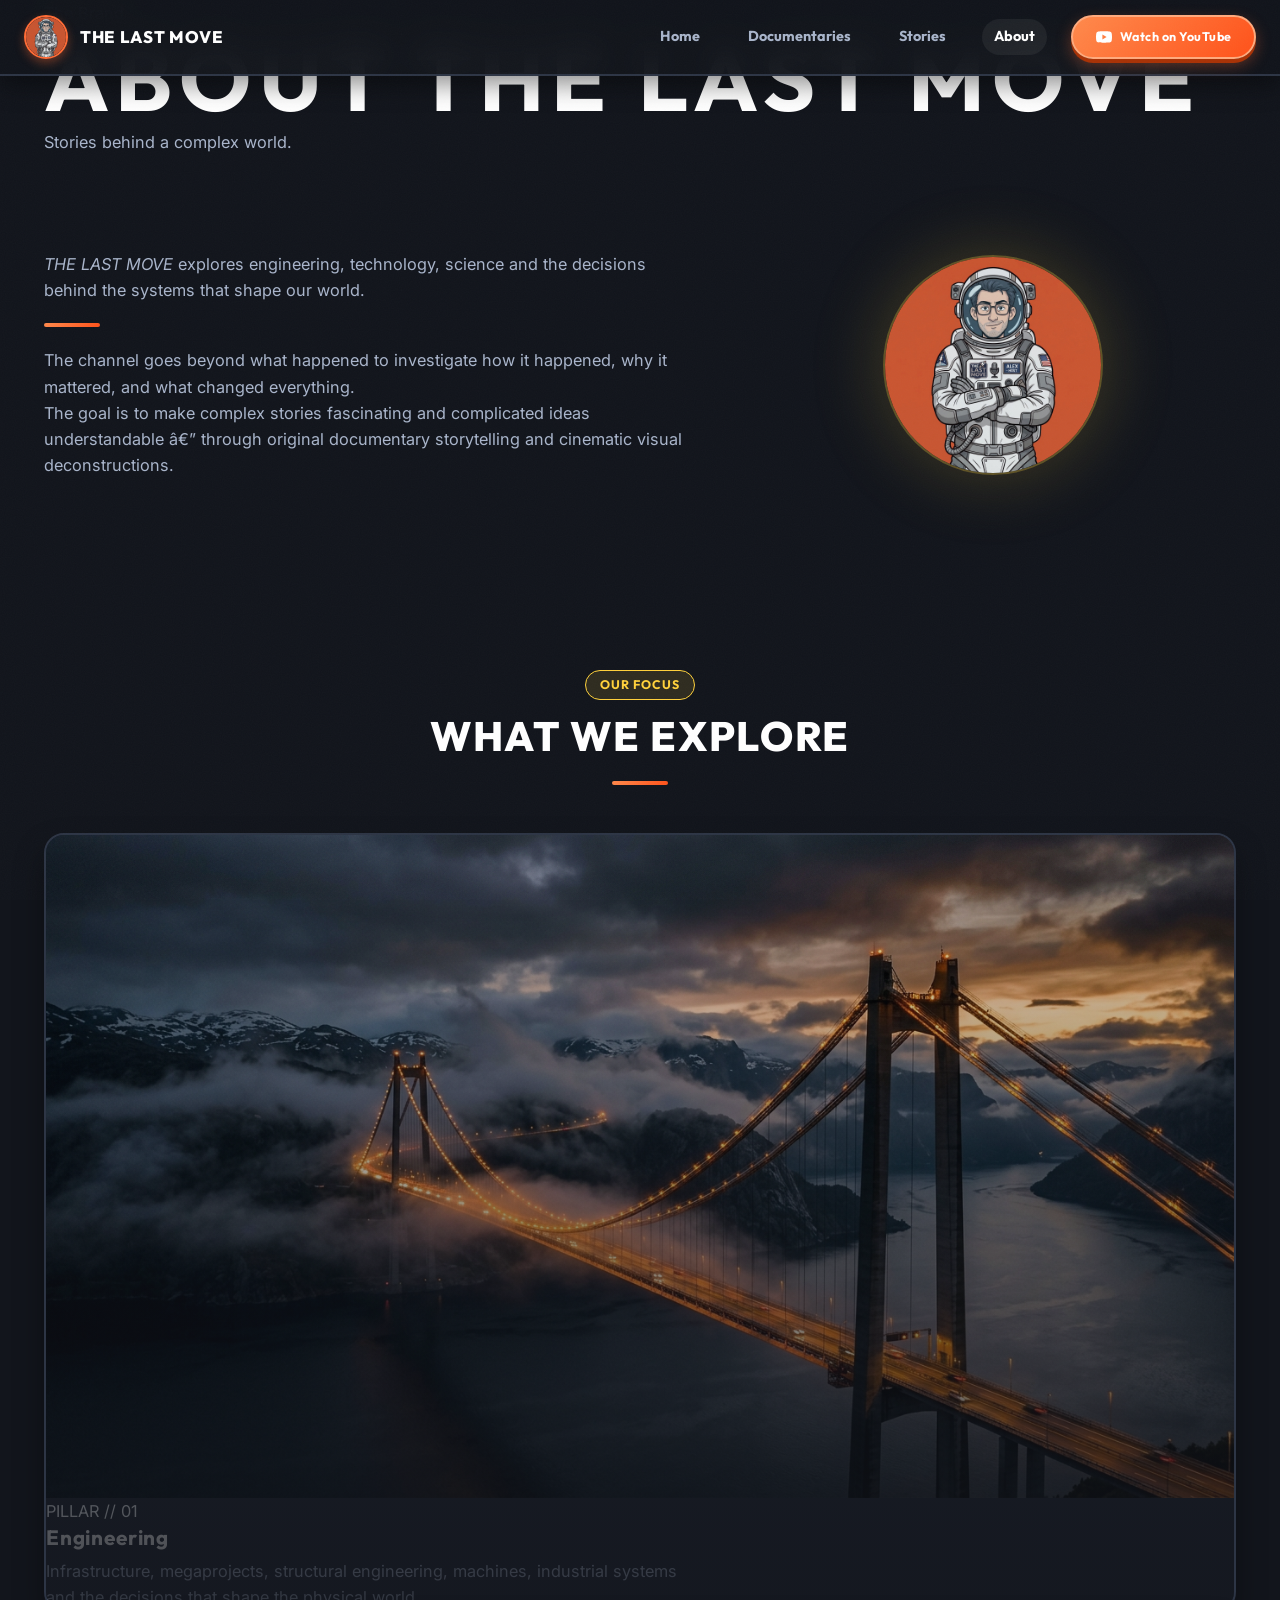
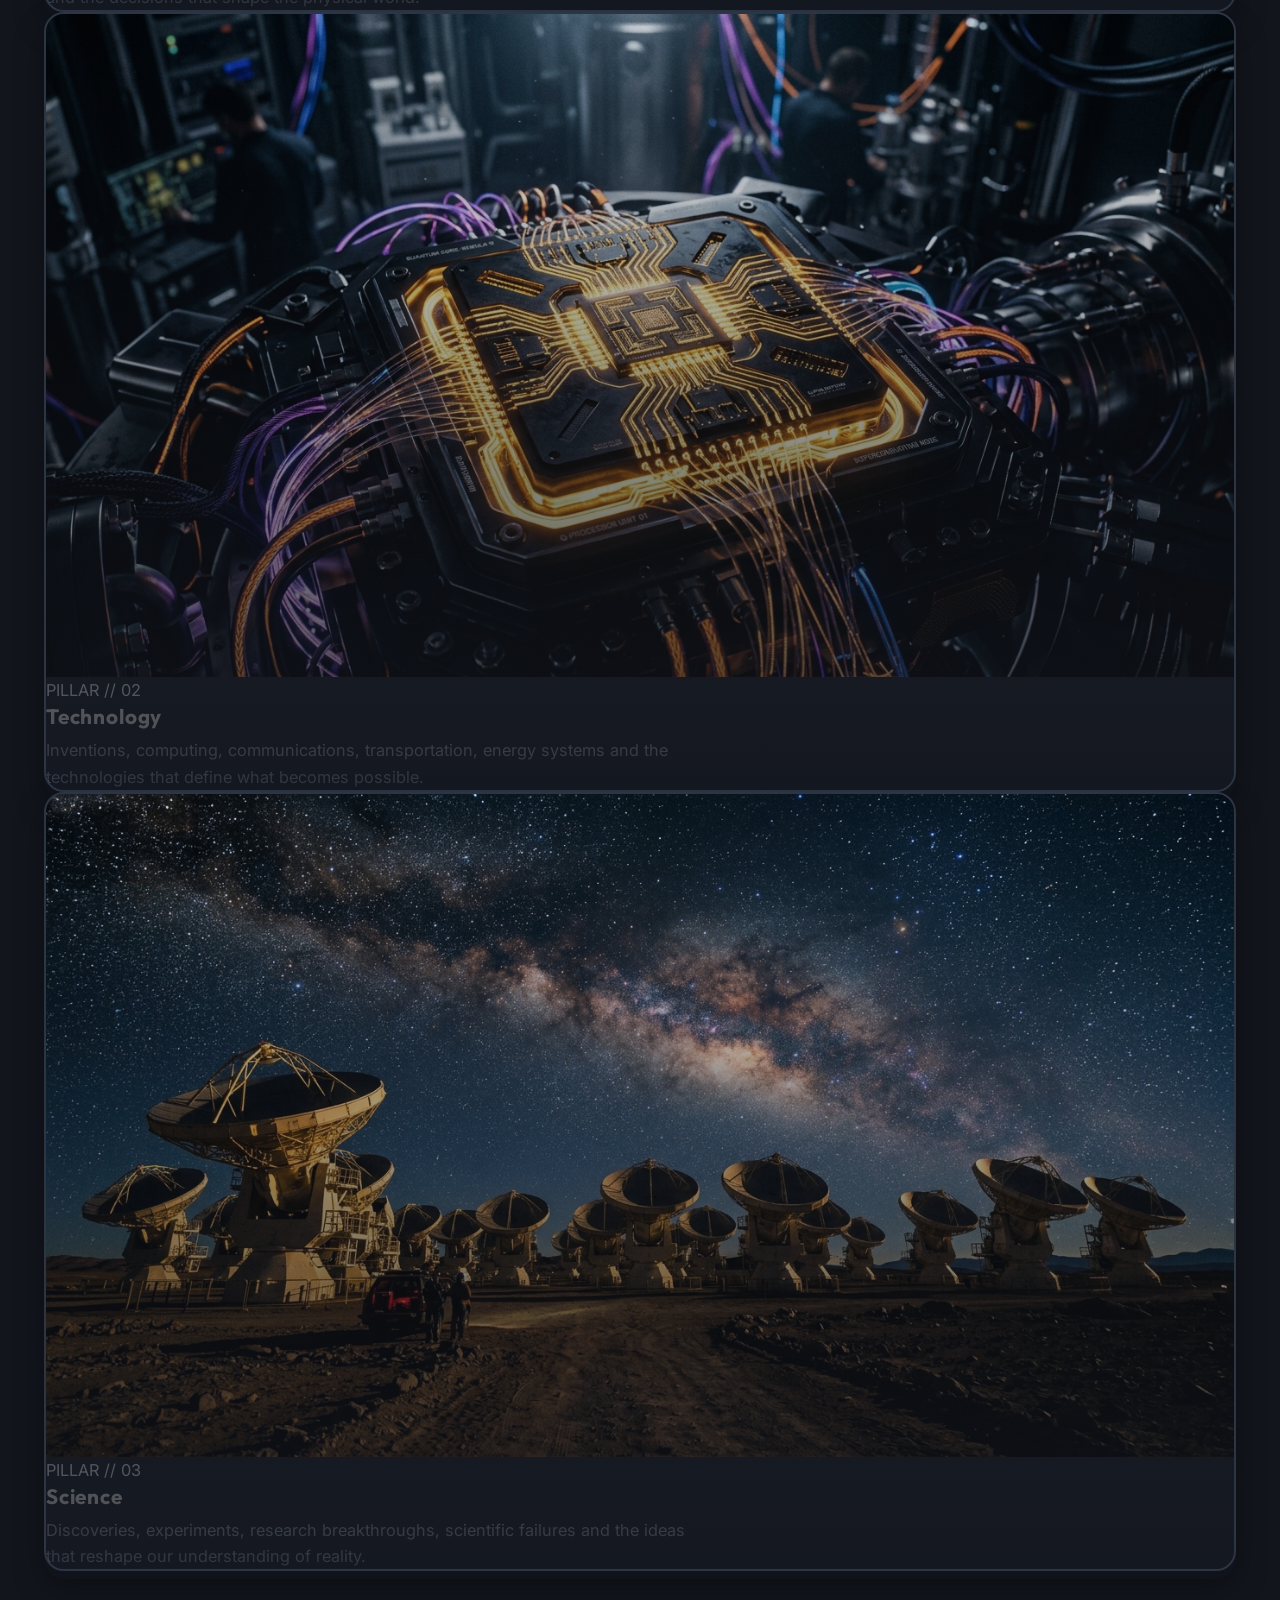
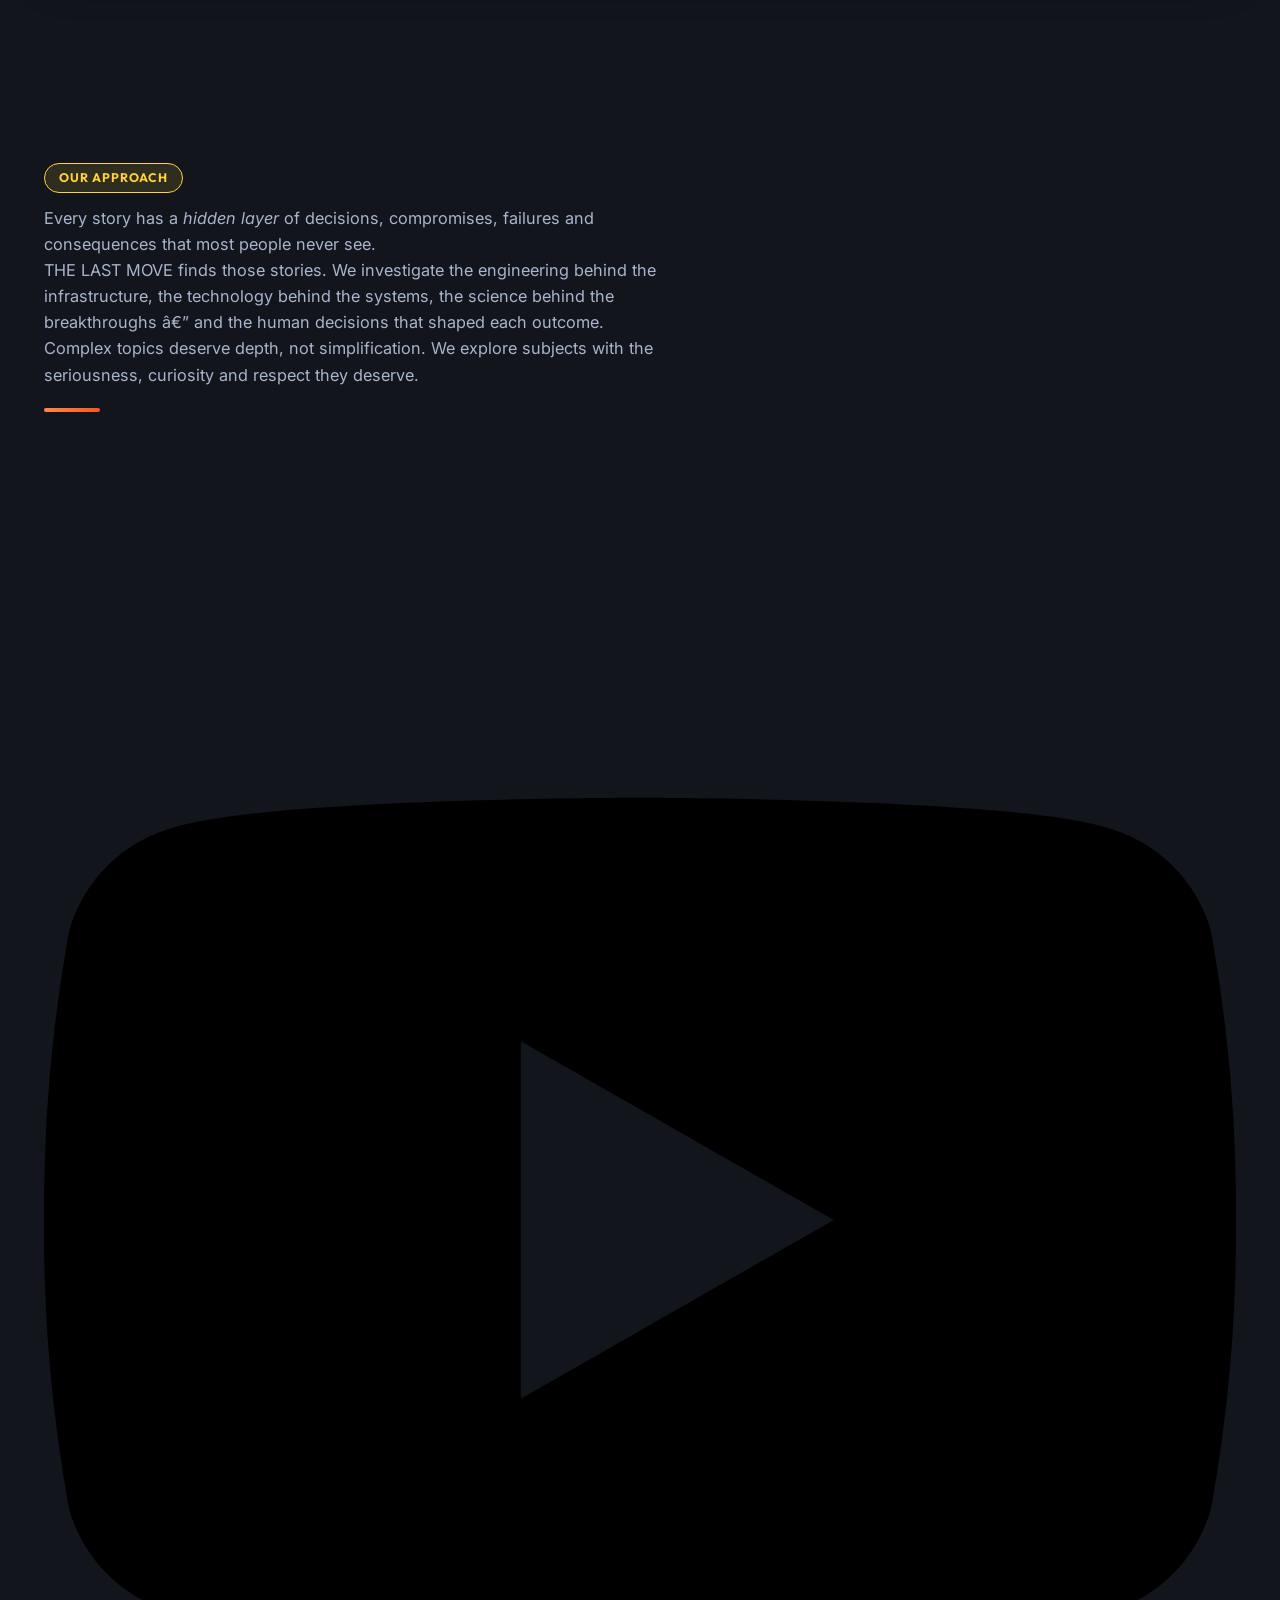
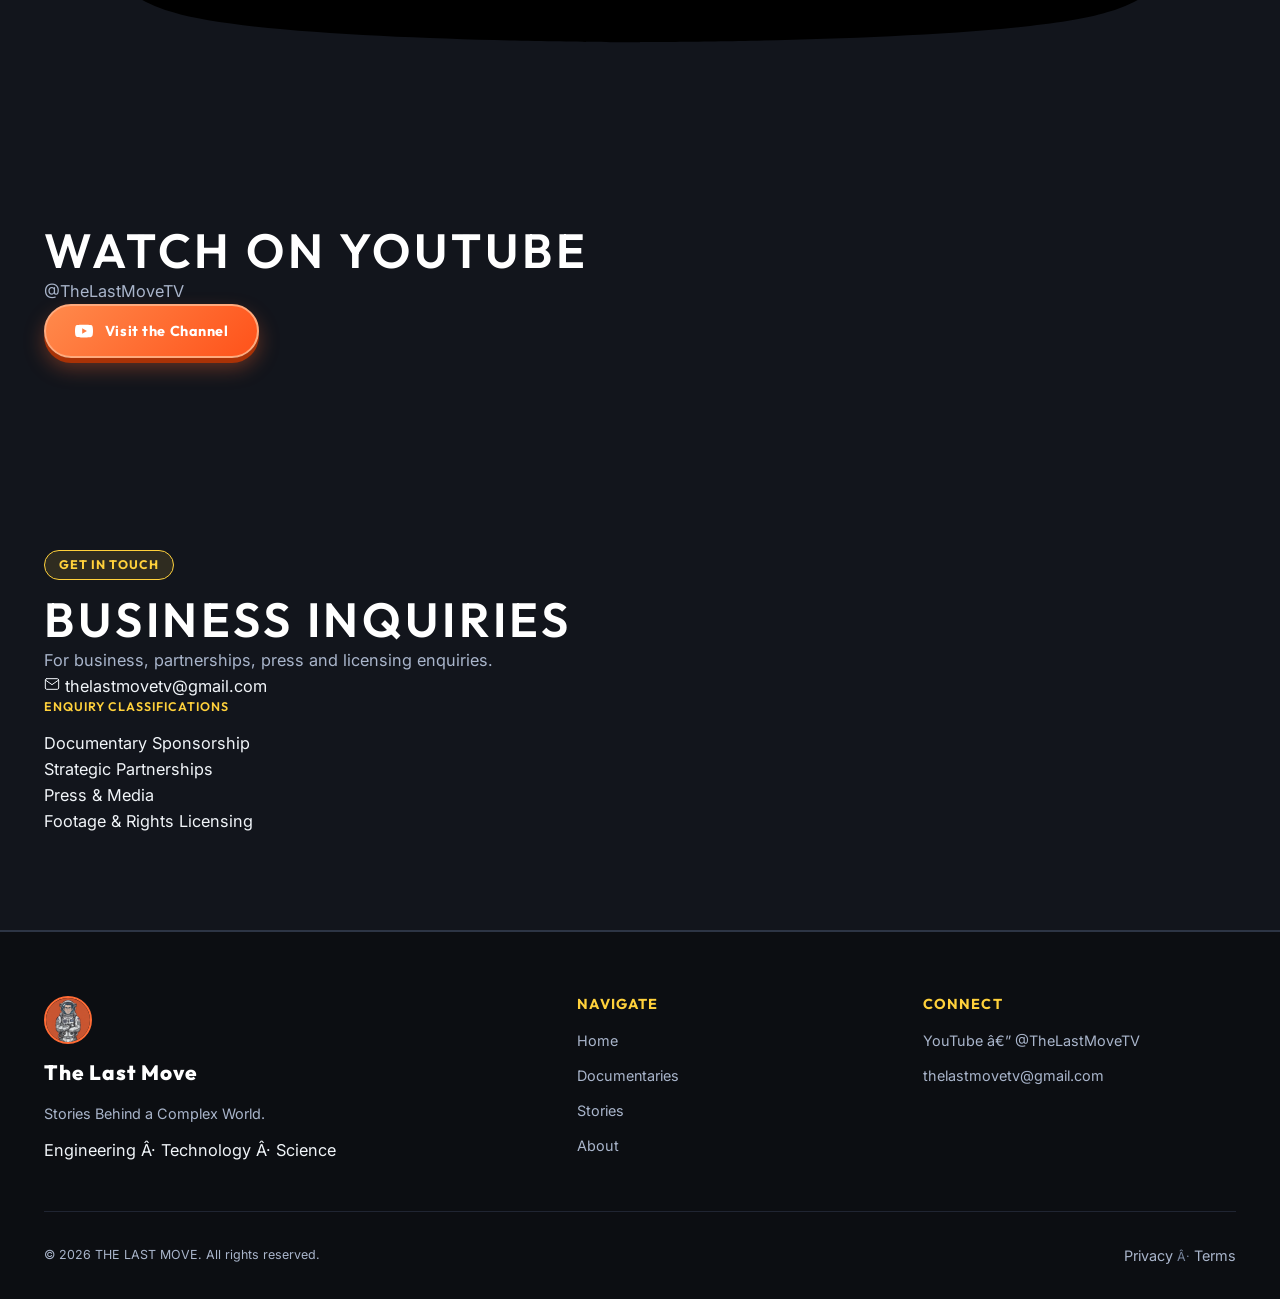
==== commit 85154273: "Redesign website into playful cartoon creator hub with Alex character artwork and 6 content pillars" ====
--- a/about.html
+++ b/about.html
@@ -1,16 +1,16 @@
-<!DOCTYPE html>
+﻿<!DOCTYPE html>
 <html lang="en">
 <head>
   <meta charset="UTF-8">
   <meta name="viewport" content="width=device-width, initial-scale=1.0">
-  <title>About — THE LAST MOVE</title>
+  <title>About â€” THE LAST MOVE</title>
   <meta name="description" content="THE LAST MOVE explores engineering, technology, science and the decisions behind the systems that shape our world. Learn about the documentary brand.">
   <meta name="robots" content="index, follow">
   <link rel="canonical" href="https://thelastmove.com/about">
 
   <!-- Open Graph -->
   <meta property="og:type" content="website">
-  <meta property="og:title" content="About — THE LAST MOVE">
+  <meta property="og:title" content="About â€” THE LAST MOVE">
   <meta property="og:description" content="THE LAST MOVE explores engineering, technology, science and the decisions behind the systems that shape our world.">
   <meta property="og:image" content="assets/og-image.jpg">
   <meta property="og:site_name" content="THE LAST MOVE">
@@ -33,8 +33,8 @@
   <!-- Navigation -->
   <nav class="nav is-scrolled" id="main-nav" role="navigation" aria-label="Main navigation">
     <div class="nav__inner">
-      <a href="index.html" class="nav__brand" aria-label="THE LAST MOVE — Home">
-        <img src="assets/logo.jpg" alt="THE LAST MOVE logo" class="nav__logo" width="42" height="42">
+      <a href="index.html" class="nav__brand" aria-label="THE LAST MOVE â€” Home">
+        <img src="assets/alex-avatar.jpg" alt="THE LAST MOVE logo" class="nav__logo" width="42" height="42">
         <span class="nav__brand-text">The Last Move</span>
       </a>
 
@@ -81,12 +81,12 @@
             The channel goes beyond what happened to investigate how it happened, why it mattered, and what changed everything.
           </p>
           <p class="about-body">
-            The goal is to make complex stories fascinating and complicated ideas understandable — through original documentary storytelling and cinematic visual deconstructions.
+            The goal is to make complex stories fascinating and complicated ideas understandable â€” through original documentary storytelling and cinematic visual deconstructions.
           </p>
         </div>
 
         <div class="reveal reveal--delay-1" style="display: flex; align-items: center; justify-content: center;">
-          <img src="assets/logo.jpg" alt="THE LAST MOVE logo" style="width: 220px; height: 220px; border-radius: 50%; object-fit: cover; margin: 0 auto; display: block; border: 2px solid rgba(212, 175, 55, 0.4); box-shadow: 0 0 70px rgba(212, 175, 55, 0.25);">
+          <img src="assets/alex-avatar.jpg" alt="THE LAST MOVE logo" style="width: 220px; height: 220px; border-radius: 50%; object-fit: cover; margin: 0 auto; display: block; border: 2px solid rgba(212, 175, 55, 0.4); box-shadow: 0 0 70px rgba(212, 175, 55, 0.25);">
         </div>
       </div>
     </div>
@@ -153,7 +153,7 @@
           Every story has a <em>hidden layer</em> of decisions, compromises, failures and consequences that most people never see.
         </p>
         <p class="editorial__text">
-          THE LAST MOVE finds those stories. We investigate the engineering behind the infrastructure, the technology behind the systems, the science behind the breakthroughs — and the human decisions that shaped each outcome.
+          THE LAST MOVE finds those stories. We investigate the engineering behind the infrastructure, the technology behind the systems, the science behind the breakthroughs â€” and the human decisions that shaped each outcome.
         </p>
         <p class="editorial__text">
           Complex topics deserve depth, not simplification. We explore subjects with the seriousness, curiosity and respect they deserve.
@@ -214,10 +214,10 @@
     <div class="container">
       <div class="footer__grid">
         <div class="footer__brand">
-          <img src="assets/logo.jpg" alt="THE LAST MOVE" class="footer__logo" width="48" height="48">
+          <img src="assets/alex-avatar.jpg" alt="THE LAST MOVE" class="footer__logo" width="48" height="48">
           <span class="footer__name">The Last Move</span>
           <span class="footer__tagline">Stories Behind a Complex World.</span>
-          <span class="footer__categories">Engineering · Technology · Science</span>
+          <span class="footer__categories">Engineering Â· Technology Â· Science</span>
         </div>
         <div>
           <h3 class="footer__heading">Navigate</h3>
@@ -231,7 +231,7 @@
         <div>
           <h3 class="footer__heading">Connect</h3>
           <div class="footer__links">
-            <a href="https://www.youtube.com/@TheLastMoveTV" target="_blank" rel="noopener noreferrer" class="footer__link">YouTube — @TheLastMoveTV</a>
+            <a href="https://www.youtube.com/@TheLastMoveTV" target="_blank" rel="noopener noreferrer" class="footer__link">YouTube â€” @TheLastMoveTV</a>
             <a href="mailto:thelastmovetv@gmail.com" class="footer__link">thelastmovetv@gmail.com</a>
           </div>
         </div>
@@ -240,7 +240,7 @@
         <p class="footer__copy">&copy; 2026 THE LAST MOVE. All rights reserved.</p>
         <div class="footer__legal">
           <a href="#" class="footer__link">Privacy</a>
-          <span style="color: var(--color-grey);">·</span>
+          <span style="color: var(--color-grey);">Â·</span>
           <a href="#" class="footer__link">Terms</a>
         </div>
       </div>
@@ -251,3 +251,4 @@
   <script src="js/main.js"></script>
 </body>
 </html>
+
--- a/css/variables.css
+++ b/css/variables.css
@@ -1,67 +1,94 @@
-/* ============================================
-   THE LAST MOVE — Design Tokens
+﻿/* ============================================
+   THE LAST MOVE - Design Tokens & Creator Hub Palette
+   Playful, cartoon-type, clean, modern aesthetic
    ============================================ */
 
 :root {
-  /* ── Colors ── */
-  --color-black:        #050505;
-  --color-near-black:   #09090b;
-  --color-charcoal:     #111215;
-  --color-graphite:     #16181d;
-  --color-dark-grey:    #22242a;
-  --color-mid-grey:     #353842;
-  --color-grey:         #6b7280;
-  --color-silver:       #9ca3af;
-  --color-light-silver: #d1d5db;
-  --color-off-white:    #f3f4f6;
-  --color-white:        #f9fafb;
+  /* Slate / Charcoal Cartoon Backgrounds */
+  --color-black:        #0c0e12;
+  --color-near-black:   #12151c;
+  --color-charcoal:     #181c25;
+  --color-graphite:     #202532;
+  --color-dark-grey:    #293040;
+  --color-mid-grey:     #384256;
+  --color-grey:         #76839b;
+  --color-silver:       #a9b5cb;
+  --color-light-silver: #d5dde8;
+  --color-off-white:    #f1f5f9;
+  --color-white:        #ffffff;
   --color-pure-white:   #ffffff;
 
-  /* Accent — Radiant cinematic gold/amber */
-  --color-gold:         #d4af37;
-  --color-gold-bright:  #f3ce63;
-  --color-gold-dim:     #a08229;
-  --color-gold-glow:    rgba(212, 175, 55, 0.25);
-  --color-gold-subtle:  rgba(212, 175, 55, 0.1);
-  --color-gold-border:  rgba(212, 175, 55, 0.35);
+  /* Vibrant Cartoon Accents */
+  --accent-orange:      #ff6b35;
+  --accent-orange-deep: #e8551e;
+  --accent-orange-glow: rgba(255, 107, 53, 0.35);
+  --accent-yellow:      #ffd13b;
+  --accent-yellow-glow: rgba(255, 209, 59, 0.35);
+  --accent-cyan:        #26c6da;
+  --accent-cyan-glow:   rgba(38, 198, 218, 0.3);
+  --accent-green:       #2ecc71;
+  --accent-green-glow:  rgba(46, 204, 113, 0.3);
+  --accent-red:         #ff4757;
+  --accent-red-glow:    rgba(255, 71, 87, 0.35);
+  --accent-purple:      #9b51e0;
+  --accent-purple-glow: rgba(155, 81, 224, 0.3);
+  --accent-pink:        #ff6584;
+
+  /* Backward Compatibility with existing gold tokens */
+  --color-gold:         #ffd13b;
+  --color-gold-bright:  #ffe066;
+  --color-gold-dim:     #d4a017;
+  --color-gold-glow:    rgba(255, 209, 59, 0.3);
+  --color-gold-subtle:  rgba(255, 209, 59, 0.12);
+  --color-gold-border:  rgba(255, 209, 59, 0.4);
 
   /* Gradients */
-  --gradient-gold:           linear-gradient(135deg, #f6d365 0%, #c9a84c 100%);
-  --gradient-gold-metallic:  linear-gradient(135deg, #fff2c4 0%, #d4af37 45%, #916e1f 100%);
-  --gradient-card-overlay:   linear-gradient(180deg, rgba(9, 9, 11, 0.05) 0%, rgba(9, 9, 11, 0.7) 45%, rgba(9, 9, 11, 0.98) 100%);
-  --gradient-card-overlay-hover: linear-gradient(180deg, rgba(9, 9, 11, 0) 0%, rgba(9, 9, 11, 0.6) 40%, rgba(9, 9, 11, 0.95) 100%);
-  --gradient-hero-vignette:  linear-gradient(180deg, rgba(5, 5, 5, 0.65) 0%, rgba(5, 5, 5, 0.15) 25%, rgba(5, 5, 5, 0.1) 60%, rgba(9, 9, 11, 0.85) 90%, #09090b 100%);
+  --gradient-cta:            linear-gradient(135deg, #ff8a4c 0%, #ff521a 100%);
+  --gradient-yellow:         linear-gradient(135deg, #ffe066 0%, #ffb800 100%);
+  --gradient-cyan:           linear-gradient(135deg, #5fe4f5 0%, #17a8be 100%);
+  --gradient-purple:         linear-gradient(135deg, #b87dfc 0%, #8338ec 100%);
+  --gradient-gold:           linear-gradient(135deg, #ffe066 0%, #ffb800 100%);
+  --gradient-gold-metallic:  linear-gradient(135deg, #ffeaa7 0%, #ffd13b 50%, #ff9f1a 100%);
+  --gradient-card-overlay:   linear-gradient(180deg, rgba(18, 21, 28, 0.1) 0%, rgba(18, 21, 28, 0.75) 50%, rgba(18, 21, 28, 0.98) 100%);
+  --gradient-card-overlay-hover: linear-gradient(180deg, rgba(18, 21, 28, 0.05) 0%, rgba(18, 21, 28, 0.6) 40%, rgba(18, 21, 28, 0.96) 100%);
+  --gradient-hero-vignette:  linear-gradient(180deg, rgba(12, 14, 18, 0.7) 0%, rgba(18, 21, 28, 0.45) 40%, rgba(18, 21, 28, 0.88) 85%, #12151c 100%);
 
   /* Functional */
   --color-bg-primary:   var(--color-near-black);
   --color-bg-secondary: var(--color-charcoal);
   --color-bg-tertiary:  var(--color-graphite);
-  --color-bg-card:      rgba(22, 24, 29, 0.75);
-  --color-bg-glass:     rgba(9, 9, 11, 0.78);
+  --color-bg-card:      #1f2430;
+  --color-bg-card-hover:#262d3c;
+  --color-bg-glass:     rgba(18, 21, 28, 0.88);
   --color-text-primary: var(--color-off-white);
   --color-text-secondary: var(--color-silver);
   --color-text-muted:   var(--color-grey);
-  --color-border:       rgba(255, 255, 255, 0.08);
-  --color-border-hover: rgba(255, 255, 255, 0.2);
-  --color-border-gold:  var(--color-gold-border);
+  
+  /* Cartoon Vector Borders & Shadows */
+  --color-border:       #2d3545;
+  --color-border-hover: #48546d;
+  --color-border-gold:  var(--accent-yellow);
+  --border-thick:       2.5px solid #2d3545;
+  --border-cartoon:     2.5px solid #363f52;
+  --border-cartoon-highlight: 2.5px solid #ff7b3a;
 
-  /* ── Typography ── */
-  --font-display:   'Outfit', sans-serif;
-  --font-body:      'Inter', sans-serif;
+  /* Typography */
+  --font-display:   'Outfit', -apple-system, BlinkMacSystemFont, sans-serif;
+  --font-body:      'Inter', system-ui, sans-serif;
   --font-mono:      'JetBrains Mono', monospace;
 
   /* Scale */
-  --text-xs:    0.72rem;
-  --text-sm:    0.85rem;
-  --text-base:  0.98rem;
-  --text-md:    1.1rem;
-  --text-lg:    1.25rem;
-  --text-xl:    1.55rem;
-  --text-2xl:   2.1rem;
-  --text-3xl:   2.85rem;
-  --text-4xl:   3.8rem;
-  --text-5xl:   5rem;
-  --text-hero:  clamp(2.8rem, 6.5vw, 5.8rem);
+  --text-xs:    0.78rem;
+  --text-sm:    0.9rem;
+  --text-base:  1.02rem;
+  --text-md:    1.15rem;
+  --text-lg:    1.3rem;
+  --text-xl:    1.65rem;
+  --text-2xl:   2.25rem;
+  --text-3xl:   3rem;
+  --text-4xl:   4rem;
+  --text-5xl:   5.2rem;
+  --text-hero:  clamp(3rem, 7vw, 6rem);
 
   /* Weights */
   --weight-light:     300;
@@ -69,15 +96,16 @@
   --weight-medium:    500;
   --weight-semibold:  600;
   --weight-bold:      700;
+  --weight-extrabold: 800;
   --weight-black:     900;
 
   /* Tracking */
   --tracking-tight:    -0.02em;
   --tracking-normal:    0;
-  --tracking-wide:      0.08em;
-  --tracking-wider:     0.16em;
-  --tracking-widest:    0.28em;
-  --tracking-cinematic: 0.38em;
+  --tracking-wide:      0.04em;
+  --tracking-wider:     0.08em;
+  --tracking-widest:    0.16em;
+  --tracking-cinematic: 0.22em;
 
   /* Leading */
   --leading-none:    1;
@@ -86,48 +114,49 @@
   --leading-normal:  1.6;
   --leading-relaxed: 1.8;
 
-  /* ── Spacing (8px grid) ── */
-  --space-1:   0.25rem;   /* 4px */
-  --space-2:   0.5rem;    /* 8px */
-  --space-3:   0.75rem;   /* 12px */
-  --space-4:   1rem;       /* 16px */
-  --space-5:   1.25rem;   /* 20px */
-  --space-6:   1.5rem;    /* 24px */
-  --space-8:   2rem;       /* 32px */
-  --space-10:  2.5rem;    /* 40px */
-  --space-12:  3rem;       /* 48px */
-  --space-16:  4rem;       /* 64px */
-  --space-20:  5rem;       /* 80px */
-  --space-24:  6rem;       /* 96px */
-  --space-32:  8rem;       /* 128px */
-  --space-40:  10rem;     /* 160px */
+  /* Spacing */
+  --space-1:   0.25rem;
+  --space-2:   0.5rem;
+  --space-3:   0.75rem;
+  --space-4:   1rem;
+  --space-5:   1.25rem;
+  --space-6:   1.5rem;
+  --space-8:   2rem;
+  --space-10:  2.5rem;
+  --space-12:  3rem;
+  --space-16:  4rem;
+  --space-20:  5rem;
+  --space-24:  6rem;
+  --space-32:  8rem;
+  --space-40:  10rem;
 
-  /* ── Layout ── */
+  /* Layout */
   --container-max:   1240px;
-  --container-wide:  1440px;
-  --container-narrow: 840px;
-  --nav-height:      74px;
-  --border-radius-sm: 4px;
-  --border-radius:   8px;
-  --border-radius-lg: 14px;
-  --border-radius-xl: 20px;
+  --container-wide:  1400px;
+  --container-narrow: 860px;
+  --nav-height:      76px;
+  --border-radius-sm: 8px;
+  --border-radius:   14px;
+  --border-radius-lg: 20px;
+  --border-radius-xl: 28px;
+  --border-radius-full: 9999px;
 
-  /* ── Transitions ── */
+  /* Transitions */
   --ease-smooth:  cubic-bezier(0.16, 1, 0.3, 1);
+  --ease-bounce:  cubic-bezier(0.34, 1.56, 0.64, 1);
   --ease-out:     cubic-bezier(0, 0, 0.2, 1);
-  --ease-in:      cubic-bezier(0.4, 0, 1, 1);
-  --ease-spring:  cubic-bezier(0.34, 1.56, 0.64, 1);
-  --duration-fast:   180ms;
-  --duration-base:   320ms;
-  --duration-slow:   550ms;
-  --duration-slower:  900ms;
-  --duration-reveal: 1200ms;
+  --duration-fast:   160ms;
+  --duration-base:   280ms;
+  --duration-slow:   450ms;
+  --duration-reveal: 800ms;
 
-  /* ── Shadows & Glows ── */
-  --shadow-sm:   0 2px 6px rgba(0, 0, 0, 0.5);
-  --shadow-md:   0 6px 18px rgba(0, 0, 0, 0.6);
-  --shadow-lg:   0 14px 40px rgba(0, 0, 0, 0.7);
-  --shadow-xl:   0 24px 65px rgba(0, 0, 0, 0.85);
-  --shadow-gold: 0 0 45px rgba(212, 175, 55, 0.22);
-  --shadow-gold-intense: 0 0 70px rgba(212, 175, 55, 0.4);
+  /* Cartoon 3D Shadows & Glows */
+  --shadow-sm:        0 3px 8px rgba(0, 0, 0, 0.35);
+  --shadow-md:        0 8px 20px rgba(0, 0, 0, 0.4);
+  --shadow-lg:        0 14px 35px rgba(0, 0, 0, 0.5);
+  --shadow-cartoon-btn: 0 5px 0 #a93206, 0 10px 20px rgba(255, 107, 53, 0.35);
+  --shadow-cartoon-card: 0 8px 0 #10131a, 0 15px 30px rgba(0, 0, 0, 0.35);
+  --shadow-orange:    0 0 35px rgba(255, 107, 53, 0.35);
+  --shadow-yellow:    0 0 35px rgba(255, 209, 59, 0.35);
+  --shadow-cyan:      0 0 35px rgba(38, 198, 218, 0.3);
 }
--- a/css/components.css
+++ b/css/components.css
@@ -1,8 +1,10 @@
-/* ============================================
-   THE LAST MOVE — High-End Components
+﻿/* ============================================
+   THE LAST MOVE - Components (Cartoon Creator Hub)
    ============================================ */
 
-/* ── Navigation ── */
+/* --------------------------------------------
+   NAVIGATION
+   -------------------------------------------- */
 .nav {
   position: fixed;
   top: 0;
@@ -12,19 +14,17 @@
   height: var(--nav-height);
   display: flex;
   align-items: center;
-  background: transparent;
-  transition: background var(--duration-slow) var(--ease-smooth),
-              box-shadow var(--duration-slow) var(--ease-smooth),
-              border-color var(--duration-slow);
-  border-bottom: 1px solid transparent;
+  background: rgba(18, 21, 28, 0.82);
+  backdrop-filter: blur(16px);
+  -webkit-backdrop-filter: blur(16px);
+  border-bottom: 2px solid rgba(255, 255, 255, 0.06);
+  transition: all var(--duration-base) var(--ease-smooth);
 }
 
 .nav.is-scrolled {
-  background: rgba(9, 9, 11, 0.88);
-  backdrop-filter: blur(20px);
-  -webkit-backdrop-filter: blur(20px);
-  border-bottom-color: rgba(212, 175, 55, 0.2);
-  box-shadow: 0 8px 30px rgba(0, 0, 0, 0.6);
+  background: rgba(18, 21, 28, 0.96);
+  border-bottom-color: #2d3545;
+  box-shadow: 0 8px 24px rgba(0, 0, 0, 0.45);
 }
 
 .nav__inner {
@@ -41,91 +41,95 @@
   display: flex;
   align-items: center;
   gap: var(--space-3);
+  text-decoration: none;
   z-index: 1001;
-  text-decoration: none;
+}
+
+.nav__logo-wrapper {
+  position: relative;
+  width: 44px;
+  height: 44px;
 }
 
 .nav__logo {
-  height: 42px;
-  width: 42px;
+  width: 44px;
+  height: 44px;
   border-radius: 50%;
   object-fit: cover;
-  border: 1px solid rgba(212, 175, 55, 0.4);
-  box-shadow: 0 0 15px rgba(212, 175, 55, 0.2);
+  border: 2.5px solid var(--accent-orange);
+  box-shadow: 0 4px 10px rgba(255, 107, 53, 0.35);
+  display: block;
 }
 
 .nav__brand-text {
   font-family: var(--font-display);
+  font-size: 1.05rem;
+  font-weight: var(--weight-extrabold);
+  letter-spacing: var(--tracking-wide);
+  text-transform: uppercase;
+  color: var(--color-white);
+  display: flex;
+  flex-direction: column;
+}
+
+.nav__brand-sub {
+  font-family: var(--font-mono);
+  font-size: 0.65rem;
+  font-weight: var(--weight-bold);
+  color: var(--accent-yellow);
+  letter-spacing: var(--tracking-wider);
+}
+
+.nav__links {
+  display: flex;
+  align-items: center;
+  gap: var(--space-6);
+}
+
+.nav__link {
+  font-family: var(--font-display);
   font-size: var(--text-sm);
   font-weight: var(--weight-bold);
-  letter-spacing: var(--tracking-cinematic);
-  text-transform: uppercase;
-  color: var(--color-white);
-}
-
-.nav__links {
-  display: flex;
-  align-items: center;
-  gap: var(--space-8);
-}
-
-.nav__link {
-  font-family: var(--font-display);
-  font-size: var(--text-sm);
-  font-weight: var(--weight-medium);
-  letter-spacing: var(--tracking-wider);
-  text-transform: uppercase;
-  color: var(--color-text-secondary);
-  position: relative;
-  padding: var(--space-2) 0;
-  transition: color var(--duration-base) var(--ease-smooth);
-  text-decoration: none;
-}
-
-.nav__link::after {
-  content: '';
-  position: absolute;
-  bottom: -2px;
-  left: 0;
-  width: 0;
-  height: 2px;
-  background: var(--color-gold);
-  box-shadow: 0 0 8px var(--color-gold);
-  transition: width var(--duration-base) var(--ease-smooth);
+  color: var(--color-silver);
+  padding: 6px 12px;
+  border-radius: var(--border-radius-full);
+  transition: all var(--duration-fast);
+  text-decoration: none;
 }
 
 .nav__link:hover,
 .nav__link.is-active {
   color: var(--color-white);
-}
-
-.nav__link:hover::after,
-.nav__link.is-active::after {
-  width: 100%;
+  background: rgba(255, 255, 255, 0.06);
 }
 
 .nav__cta {
   display: inline-flex;
   align-items: center;
-  gap: var(--space-2);
-  padding: 0.55rem 1.25rem;
+  gap: 8px;
+  padding: 0.6rem 1.4rem;
   font-family: var(--font-display);
   font-size: var(--text-xs);
-  font-weight: var(--weight-semibold);
-  letter-spacing: var(--tracking-wider);
-  text-transform: uppercase;
-  color: #050505;
-  background: var(--gradient-gold-metallic);
-  border-radius: var(--border-radius-sm);
-  text-decoration: none;
-  transition: all var(--duration-base) var(--ease-smooth);
-  box-shadow: 0 0 20px rgba(212, 175, 55, 0.25);
+  font-weight: var(--weight-bold);
+  letter-spacing: var(--tracking-wide);
+  color: #ffffff;
+  background: var(--gradient-cta);
+  border: 2px solid #ffaa7d;
+  border-radius: var(--border-radius-full);
+  box-shadow: 0 4px 0 #a93206, 0 6px 15px rgba(255, 107, 53, 0.35);
+  text-decoration: none;
+  cursor: pointer;
+  transition: all var(--duration-fast) var(--ease-bounce);
 }
 
 .nav__cta:hover {
   transform: translateY(-2px);
-  box-shadow: 0 0 30px rgba(212, 175, 55, 0.5);
-  filter: brightness(1.1);
+  box-shadow: 0 6px 0 #a93206, 0 10px 20px rgba(255, 107, 53, 0.45);
+}
+
+.nav__cta:active {
+  transform: translateY(2px);
+  box-shadow: 0 2px 0 #a93206;
 }
 
 .nav__cta svg {
@@ -139,8 +143,8 @@
   display: none;
   flex-direction: column;
   justify-content: space-between;
-  width: 28px;
-  height: 20px;
+  width: 30px;
+  height: 22px;
   background: transparent;
   border: none;
   cursor: pointer;
@@ -151,103 +155,115 @@
 .nav__toggle span {
   display: block;
   width: 100%;
-  height: 2px;
+  height: 2.5px;
   background: var(--color-white);
   border-radius: 2px;
   transition: all var(--duration-base) var(--ease-smooth);
 }
 
-/* ── Buttons ── */
+/* --------------------------------------------
+   BUTTONS
+   -------------------------------------------- */
 .btn {
   display: inline-flex;
   align-items: center;
   justify-content: center;
   gap: var(--space-3);
-  padding: 0.95rem 2rem;
+  padding: 0.85rem 1.8rem;
   font-family: var(--font-display);
   font-size: var(--text-sm);
-  font-weight: var(--weight-semibold);
+  font-weight: var(--weight-bold);
+  letter-spacing: var(--tracking-wide);
+  border-radius: var(--border-radius-full);
+  cursor: pointer;
+  transition: all var(--duration-fast) var(--ease-bounce);
+  text-decoration: none;
+}
+
+.btn--primary {
+  color: #ffffff;
+  background: var(--gradient-cta);
+  border: 2px solid #ffaa7d;
+  box-shadow: 0 5px 0 #a93206, 0 10px 20px rgba(255, 107, 53, 0.35);
+}
+
+.btn--primary:hover {
+  transform: translateY(-2px);
+  box-shadow: 0 7px 0 #a93206, 0 14px 28px rgba(255, 107, 53, 0.45);
+  color: #ffffff;
+}
+
+.btn--primary:active {
+  transform: translateY(3px);
+  box-shadow: 0 2px 0 #a93206;
+}
+
+.btn--secondary {
+  color: var(--color-white);
+  border: 2px solid #364257;
+  background: #181c25;
+  box-shadow: 0 5px 0 #10131a;
+}
+
+.btn--secondary:hover {
+  border-color: var(--accent-yellow);
+  background: #202634;
+  transform: translateY(-2px);
+  box-shadow: 0 7px 0 #10131a, 0 8px 20px rgba(0, 0, 0, 0.3);
+  color: var(--color-white);
+}
+
+.btn--secondary:active {
+  transform: translateY(3px);
+  box-shadow: 0 2px 0 #10131a;
+}
+
+/* --------------------------------------------
+   SECTION HEADERS
+   -------------------------------------------- */
+.section-header {
+  margin-bottom: var(--space-12);
+}
+
+.section-header__label {
+  font-family: var(--font-display);
+  font-size: var(--text-xs);
+  font-weight: var(--weight-bold);
   letter-spacing: var(--tracking-wider);
   text-transform: uppercase;
-  border-radius: var(--border-radius-sm);
-  cursor: pointer;
-  transition: all var(--duration-base) var(--ease-smooth);
-  text-decoration: none;
-  position: relative;
-  overflow: hidden;
-}
-
-.btn--primary {
-  color: #050505;
-  background: var(--gradient-gold-metallic);
-  border: 1px solid var(--color-gold-bright);
-  box-shadow: 0 0 25px rgba(212, 175, 55, 0.35);
-}
-
-.btn--primary:hover {
-  transform: translateY(-2px);
-  box-shadow: 0 0 45px rgba(212, 175, 55, 0.6);
-  filter: brightness(1.1);
-}
-
-.btn--secondary {
-  color: var(--color-white);
-  border: 1px solid rgba(212, 175, 55, 0.35);
-  background: rgba(9, 9, 11, 0.6);
-  backdrop-filter: blur(12px);
-}
-
-.btn--secondary:hover {
-  border-color: var(--color-gold);
-  background: rgba(212, 175, 55, 0.1);
-  box-shadow: 0 0 25px rgba(212, 175, 55, 0.2);
-  transform: translateY(-2px);
-}
-
-/* ── Section Header ── */
-.section-header {
-  margin-bottom: var(--space-12);
-}
-
-.section-header__label {
-  font-family: var(--font-mono);
-  font-size: var(--text-xs);
-  letter-spacing: var(--tracking-cinematic);
-  text-transform: uppercase;
-  color: var(--color-gold);
+  color: var(--accent-yellow);
   margin-bottom: var(--space-3);
-  display: flex;
-  align-items: center;
-  gap: var(--space-3);
-}
-
-.section-header__label::before {
-  content: '';
-  width: 28px;
-  height: 1px;
-  background: var(--color-gold);
+  display: inline-flex;
+  align-items: center;
+  gap: 8px;
+  background: rgba(255, 209, 59, 0.12);
+  border: 1.5px solid var(--accent-yellow);
+  padding: 4px 14px;
+  border-radius: var(--border-radius-full);
 }
 
 .section-header__title {
-  font-size: var(--text-3xl);
-  font-weight: var(--weight-bold);
+  font-size: clamp(1.8rem, 3.2vw, 2.8rem);
+  font-weight: var(--weight-extrabold);
   letter-spacing: var(--tracking-wide);
   color: var(--color-white);
   margin-bottom: var(--space-4);
+  line-height: 1.2;
 }
 
 .section-header__subtitle {
   font-size: var(--text-md);
-  color: var(--color-text-secondary);
+  color: var(--color-silver);
   max-width: 65ch;
   line-height: var(--leading-relaxed);
 }
 
 .divider {
-  width: 48px;
-  height: 2px;
-  background: var(--gradient-gold-metallic);
-  margin: var(--space-6) 0;
+  width: 56px;
+  height: 4px;
+  background: var(--gradient-cta);
+  border-radius: 2px;
+  margin: var(--space-5) 0;
 }
 
 .divider--center {
@@ -255,430 +271,55 @@
   margin-right: auto;
 }
 
-/* ── Pillar Cards with Full-Bleed Imagery ── */
-.pillars__grid {
-  display: grid;
-  grid-template-columns: repeat(3, 1fr);
-  gap: var(--space-6);
-}
-
-.pillar-card {
-  position: relative;
-  min-height: 480px;
-  border-radius: var(--border-radius-lg);
-  overflow: hidden;
-  border: 1px solid rgba(255, 255, 255, 0.08);
-  display: flex;
-  flex-direction: column;
-  justify-content: flex-end;
-  padding: var(--space-8);
-  transition: all var(--duration-base) var(--ease-smooth);
-  box-shadow: var(--shadow-lg);
-  text-decoration: none;
-}
-
-.pillar-card__bg {
-  position: absolute;
-  top: 0;
-  left: 0;
-  width: 100%;
-  height: 100%;
-  object-fit: cover;
-  transition: transform 0.9s var(--ease-smooth), filter 0.9s var(--ease-smooth);
-  filter: brightness(0.68) contrast(1.12);
-  z-index: 1;
-}
-
-.pillar-card__overlay {
-  position: absolute;
-  top: 0;
-  left: 0;
-  width: 100%;
-  height: 100%;
-  z-index: 2;
-  background: var(--gradient-card-overlay);
-  transition: all var(--duration-base);
-}
-
-.pillar-card__content {
-  position: relative;
-  z-index: 3;
-}
-
-.pillar-card__tag {
-  display: inline-block;
-  font-family: var(--font-mono);
-  font-size: var(--text-xs);
-  letter-spacing: var(--tracking-cinematic);
-  color: var(--color-gold-bright);
-  text-transform: uppercase;
-  margin-bottom: var(--space-2);
-  background: rgba(9, 9, 11, 0.65);
-  padding: 0.25rem 0.6rem;
-  border-radius: var(--border-radius-sm);
-  border: 1px solid rgba(212, 175, 55, 0.3);
-}
-
-.pillar-card__title {
-  font-family: var(--font-display);
-  font-size: var(--text-xl);
-  font-weight: var(--weight-bold);
-  letter-spacing: var(--tracking-wider);
-  text-transform: uppercase;
-  color: var(--color-white);
-  margin-bottom: var(--space-3);
-}
-
-.pillar-card__divider {
-  width: 36px;
-  height: 2px;
-  background: var(--color-gold);
-  margin-bottom: var(--space-4);
-  transition: width var(--duration-base) var(--ease-smooth);
-}
-
-.pillar-card__text {
-  font-size: var(--text-sm);
-  color: var(--color-light-silver);
-  line-height: var(--leading-relaxed);
-  margin-bottom: var(--space-4);
-}
-
-.pillar-card__meta {
-  font-family: var(--font-mono);
-  font-size: var(--text-xs);
-  color: var(--color-gold);
-  display: flex;
-  align-items: center;
-  gap: var(--space-2);
-  letter-spacing: var(--tracking-wider);
-}
-
-.pillar-card:hover {
-  transform: translateY(-8px);
-  border-color: rgba(212, 175, 55, 0.55);
-  box-shadow: 0 24px 60px rgba(0, 0, 0, 0.85), 0 0 40px rgba(212, 175, 55, 0.2);
-}
-
-.pillar-card:hover .pillar-card__bg {
-  transform: scale(1.08);
-  filter: brightness(0.85) contrast(1.15);
-}
-
-.pillar-card:hover .pillar-card__divider {
-  width: 60px;
-}
-
-/* ── Cinema Teaser Showcase Component ── */
-.cinema-showcase {
-  position: relative;
-  border-radius: var(--border-radius-xl);
-  overflow: hidden;
-  border: 1px solid rgba(212, 175, 55, 0.25);
-  background: #09090b;
-  box-shadow: 0 30px 80px rgba(0, 0, 0, 0.9), 0 0 60px rgba(212, 175, 55, 0.12);
-  margin: var(--space-8) 0;
-}
-
-.cinema-showcase__viewport {
-  position: relative;
-  aspect-ratio: 21 / 9;
-  min-height: 380px;
+/* --------------------------------------------
+   PLAY BUTTON
+   -------------------------------------------- */
+.cinema-play-btn {
+  width: 72px;
+  height: 72px;
+  border-radius: 50%;
+  background: var(--gradient-cta);
+  border: 3px solid #ffaa7d;
   display: flex;
   align-items: center;
   justify-content: center;
-  overflow: hidden;
-}
-
-.cinema-showcase__bg {
-  position: absolute;
-  top: 0;
-  left: 0;
-  width: 100%;
-  height: 100%;
-  object-fit: cover;
-  filter: brightness(0.75) contrast(1.1);
-  transition: transform 0.8s var(--ease-smooth);
-}
-
-.cinema-showcase:hover .cinema-showcase__bg {
-  transform: scale(1.03);
-}
-
-.cinema-showcase__overlay {
-  position: absolute;
-  top: 0;
-  left: 0;
-  width: 100%;
-  height: 100%;
-  background: radial-gradient(circle at center, rgba(9, 9, 11, 0.2) 0%, rgba(9, 9, 11, 0.75) 80%, #09090b 100%);
-}
-
-.cinema-showcase__badges {
-  position: absolute;
-  top: var(--space-6);
-  left: var(--space-6);
-  display: flex;
-  gap: var(--space-2);
-  z-index: 3;
-}
-
-.cinema-badge {
-  font-family: var(--font-mono);
-  font-size: var(--text-xs);
-  padding: 0.25rem 0.65rem;
-  background: rgba(9, 9, 11, 0.75);
-  backdrop-filter: blur(8px);
-  border: 1px solid rgba(255, 255, 255, 0.12);
-  border-radius: var(--border-radius-sm);
-  color: var(--color-white);
-  letter-spacing: var(--tracking-wider);
-}
-
-.cinema-badge--gold {
-  border-color: rgba(212, 175, 55, 0.5);
-  color: var(--color-gold-bright);
-}
-
-.cinema-play-btn {
-  position: relative;
-  z-index: 4;
-  width: 88px;
-  height: 88px;
-  border-radius: 50%;
-  background: rgba(9, 9, 11, 0.8);
-  backdrop-filter: blur(12px);
-  border: 2px solid var(--color-gold);
-  display: flex;
-  align-items: center;
-  justify-content: center;
-  color: var(--color-gold-bright);
+  color: #ffffff;
   cursor: pointer;
-  transition: all var(--duration-base) var(--ease-smooth);
-  box-shadow: 0 0 35px rgba(212, 175, 55, 0.35);
-  text-decoration: none;
-}
-
-.cinema-play-btn::before {
-  content: '';
-  position: absolute;
-  top: -8px;
-  left: -8px;
-  right: -8px;
-  bottom: -8px;
-  border-radius: 50%;
-  border: 1px solid var(--color-gold);
-  opacity: 0.4;
-  animation: playPulse 2.5s infinite ease-out;
-}
-
-@keyframes playPulse {
-  0%   { transform: scale(1); opacity: 0.8; }
-  100% { transform: scale(1.4); opacity: 0; }
+  transition: all var(--duration-fast) var(--ease-bounce);
+  box-shadow: 0 6px 0 #a93206, 0 10px 25px rgba(255, 107, 53, 0.4);
+  text-decoration: none;
 }
 
 .cinema-play-btn:hover {
-  transform: scale(1.12);
-  background: var(--color-gold);
-  color: #050505;
-  box-shadow: 0 0 50px rgba(212, 175, 55, 0.7);
+  transform: scale(1.1);
+  box-shadow: 0 8px 0 #a93206, 0 15px 35px rgba(255, 107, 53, 0.55);
+}
+
+.cinema-play-btn:active {
+  transform: scale(0.95);
+  box-shadow: 0 2px 0 #a93206;
 }
 
 .cinema-play-btn svg {
-  width: 32px;
-  height: 32px;
+  width: 28px;
+  height: 28px;
   fill: currentColor;
   transform: translateX(2px);
 }
 
-.cinema-showcase__caption {
-  position: absolute;
-  bottom: var(--space-6);
-  left: var(--space-6);
-  right: var(--space-6);
-  z-index: 3;
-  display: flex;
-  justify-content: space-between;
-  align-items: flex-end;
-}
-
-.cinema-showcase__title {
-  font-family: var(--font-display);
-  font-size: var(--text-lg);
-  font-weight: var(--weight-bold);
-  color: var(--color-white);
-  letter-spacing: var(--tracking-wider);
-  text-transform: uppercase;
-}
-
-.cinema-showcase__desc {
-  font-size: var(--text-sm);
-  color: var(--color-light-silver);
-}
-
-/* ── Interactive Story Layers Timeline ── */
-.story-layers__flow {
-  display: grid;
-  grid-template-columns: repeat(4, 1fr);
-  gap: var(--space-4);
-  position: relative;
-  margin-top: var(--space-8);
-}
-
-.story-layer {
-  background: rgba(22, 24, 29, 0.65);
-  backdrop-filter: blur(14px);
-  border: 1px solid rgba(255, 255, 255, 0.08);
-  border-radius: var(--border-radius-lg);
-  padding: var(--space-6);
-  position: relative;
-  transition: all var(--duration-base) var(--ease-smooth);
-}
-
-.story-layer:hover {
-  transform: translateY(-4px);
-  border-color: rgba(212, 175, 55, 0.45);
-  background: rgba(22, 24, 29, 0.9);
-  box-shadow: 0 16px 36px rgba(0, 0, 0, 0.6), 0 0 25px rgba(212, 175, 55, 0.12);
-}
-
-.story-layer__step {
-  font-family: var(--font-mono);
-  font-size: var(--text-xs);
-  color: var(--color-gold);
-  letter-spacing: var(--tracking-cinematic);
-  margin-bottom: var(--space-3);
-  display: flex;
-  align-items: center;
-  gap: var(--space-2);
-}
-
-.story-layer__label {
-  font-family: var(--font-display);
-  font-size: var(--text-md);
-  font-weight: var(--weight-bold);
-  color: var(--color-white);
-  letter-spacing: var(--tracking-wide);
-  text-transform: uppercase;
-  margin-bottom: var(--space-2);
-}
-
-.story-layer__text {
-  font-size: var(--text-sm);
-  color: var(--color-light-silver);
-  line-height: var(--leading-relaxed);
-}
-
-/* ── Dossier Slate Cards (for Documentaries and Stories) ── */
-.dossier-grid {
-  display: grid;
-  grid-template-columns: repeat(3, 1fr);
-  gap: var(--space-6);
-  margin-top: var(--space-10);
-}
-
-.dossier-card {
-  background: rgba(17, 18, 21, 0.85);
-  border: 1px solid rgba(255, 255, 255, 0.08);
-  border-radius: var(--border-radius-lg);
-  overflow: hidden;
-  transition: all var(--duration-base) var(--ease-smooth);
-  display: flex;
-  flex-direction: column;
-}
-
-.dossier-card:hover {
-  transform: translateY(-6px);
-  border-color: rgba(212, 175, 55, 0.45);
-  box-shadow: 0 20px 45px rgba(0, 0, 0, 0.8), 0 0 30px rgba(212, 175, 55, 0.12);
-}
-
-.dossier-card__media {
-  position: relative;
-  aspect-ratio: 16 / 9;
-  overflow: hidden;
-}
-
-.dossier-card__img {
-  width: 100%;
-  height: 100%;
-  object-fit: cover;
-  transition: transform 0.7s var(--ease-smooth);
-}
-
-.dossier-card:hover .dossier-card__img {
-  transform: scale(1.06);
-}
-
-.dossier-card__badge {
-  position: absolute;
-  top: var(--space-3);
-  right: var(--space-3);
-  font-family: var(--font-mono);
-  font-size: var(--text-xs);
-  padding: 0.2rem 0.55rem;
-  background: rgba(9, 9, 11, 0.8);
-  border: 1px solid rgba(212, 175, 55, 0.4);
-  border-radius: var(--border-radius-sm);
-  color: var(--color-gold-bright);
-  letter-spacing: var(--tracking-wider);
-}
-
-.dossier-card__body {
-  padding: var(--space-6);
-  display: flex;
-  flex-direction: column;
-  flex-grow: 1;
-}
-
-.dossier-card__category {
-  font-family: var(--font-mono);
-  font-size: var(--text-xs);
-  color: var(--color-gold);
-  letter-spacing: var(--tracking-cinematic);
-  text-transform: uppercase;
-  margin-bottom: var(--space-2);
-}
-
-.dossier-card__title {
-  font-family: var(--font-display);
-  font-size: var(--text-md);
-  font-weight: var(--weight-bold);
-  color: var(--color-white);
-  line-height: var(--leading-snug);
-  margin-bottom: var(--space-3);
-}
-
-.dossier-card__excerpt {
-  font-size: var(--text-sm);
-  color: var(--color-light-silver);
-  line-height: var(--leading-relaxed);
-  margin-bottom: var(--space-6);
-  flex-grow: 1;
-}
-
-.dossier-card__footer {
-  display: flex;
-  justify-content: space-between;
-  align-items: center;
-  border-top: 1px solid rgba(255, 255, 255, 0.06);
-  padding-top: var(--space-4);
-  font-family: var(--font-mono);
-  font-size: var(--text-xs);
-  color: var(--color-silver);
-}
-
-/* ── Footer ── */
+/* --------------------------------------------
+   FOOTER
+   -------------------------------------------- */
 .footer {
-  background: #050505;
-  border-top: 1px solid rgba(212, 175, 55, 0.2);
+  background: var(--color-black);
+  border-top: 2.5px solid var(--color-border);
   padding: var(--space-16) 0 var(--space-8);
 }
 
 .footer__grid {
   display: grid;
-  grid-template-columns: 2fr 1fr 1.5fr;
-  gap: var(--space-12);
+  grid-template-columns: 1.6fr 1fr 1fr;
+  gap: var(--space-8);
   margin-bottom: var(--space-12);
 }
 
@@ -686,69 +327,100 @@
   display: flex;
   flex-direction: column;
   gap: var(--space-3);
+}
+
+.footer__brand-header {
+  display: flex;
+  align-items: center;
+  gap: 12px;
 }
 
 .footer__logo {
   width: 48px;
   height: 48px;
   border-radius: 50%;
+  border: 2px solid var(--accent-orange);
   object-fit: cover;
-  border: 1px solid rgba(212, 175, 55, 0.4);
 }
 
 .footer__name {
   font-family: var(--font-display);
-  font-size: var(--text-md);
-  font-weight: var(--weight-bold);
-  letter-spacing: var(--tracking-cinematic);
-  text-transform: uppercase;
-  color: var(--color-white);
+  font-size: var(--text-lg);
+  font-weight: var(--weight-extrabold);
+  color: var(--color-white);
+  letter-spacing: var(--tracking-wide);
 }
 
 .footer__tagline {
   font-size: var(--text-sm);
   color: var(--color-silver);
-}
-
-.footer__categories {
-  font-family: var(--font-mono);
-  font-size: var(--text-xs);
-  color: var(--color-gold);
+  line-height: 1.6;
+  max-width: 380px;
+}
+
+.footer__heading {
+  font-family: var(--font-display);
+  font-size: var(--text-sm);
+  font-weight: var(--weight-bold);
   letter-spacing: var(--tracking-wider);
-}
-
-.footer__heading {
-  font-family: var(--font-display);
-  font-size: var(--text-xs);
-  letter-spacing: var(--tracking-cinematic);
   text-transform: uppercase;
-  color: var(--color-white);
+  color: var(--accent-yellow);
   margin-bottom: var(--space-4);
 }
 
 .footer__links {
   display: flex;
   flex-direction: column;
-  gap: var(--space-2);
+  gap: var(--space-3);
 }
 
 .footer__link {
   font-size: var(--text-sm);
   color: var(--color-silver);
-  text-decoration: none;
   transition: color var(--duration-fast);
+  text-decoration: none;
 }
 
 .footer__link:hover {
-  color: var(--color-gold-bright);
+  color: var(--accent-orange);
 }
 
 .footer__bottom {
   display: flex;
-  align-items: center;
   justify-content: space-between;
-  padding-top: var(--space-6);
-  border-top: 1px solid rgba(255, 255, 255, 0.06);
+  align-items: center;
+  padding-top: var(--space-8);
+  border-top: 1.5px solid #202532;
   font-size: var(--text-xs);
-  color: var(--color-text-muted);
-}
+  color: var(--color-grey);
+}
+
+@media (max-width: 768px) {
+  .footer__grid {
+    grid-template-columns: 1fr;
+    gap: var(--space-8);
+  }
+  .footer__bottom {
+    flex-direction: column;
+    gap: var(--space-4);
+    text-align: center;
+  }
+  .nav__links {
+    display: none;
+  }
+  .nav__toggle {
+    display: flex;
+  }
+  .nav__links.is-open {
+    display: flex;
+    flex-direction: column;
+    position: fixed;
+    top: var(--nav-height);
+    left: 0;
+    right: 0;
+    background: #12151c;
+    border-bottom: 2px solid #2d3545;
+    padding: var(--space-6);
+    box-shadow: 0 10px 30px rgba(0,0,0,0.7);
+  }
+}
--- a/css/hero.css
+++ b/css/hero.css
@@ -1,316 +1,346 @@
-/* ============================================
-   THE LAST MOVE — Cinematic Hero Section
+﻿/* ============================================
+   THE LAST MOVE - Cartoon Creator Hero Section
    ============================================ */
 
 .hero {
   position: relative;
-  min-height: 100vh;
+  min-height: 92vh;
   display: flex;
   flex-direction: column;
   align-items: center;
   justify-content: center;
   overflow: hidden;
   background: var(--color-black);
-  padding: calc(var(--nav-height) + var(--space-8)) var(--space-4) var(--space-12);
-}
-
-/* Canvas animation background - faint technical schematic grid */
-.hero__canvas {
+  padding: calc(var(--nav-height) + var(--space-8)) var(--space-4) var(--space-16);
+  text-align: center;
+}
+
+/* Background Control Room Banner */
+.hero__bg {
   position: absolute;
   top: 0;
   left: 0;
   width: 100%;
   height: 100%;
-  z-index: 2;
-  opacity: 0.35;
-  pointer-events: none;
-}
-
-/* Banner background - crisp, cinematic, high clarity */
-.hero__bg {
+  z-index: 1;
+  overflow: hidden;
+}
+
+.hero__bg-image {
+  width: 100%;
+  height: 100%;
+  object-fit: cover;
+  object-position: center 30%;
+  filter: brightness(0.65) contrast(1.15) saturate(1.1);
+  transform: scale(1.03);
+  animation: heroBannerFloat 20s ease-in-out infinite alternate;
+}
+
+@keyframes heroBannerFloat {
+  0%   { transform: scale(1.03) translate(0, 0); }
+  50%  { transform: scale(1.06) translate(-0.5%, -0.3%); }
+  100% { transform: scale(1.03) translate(0.4%, 0.2%); }
+}
+
+/* Cartoon Vignette & Pattern Overlay */
+.hero__overlay {
   position: absolute;
   top: 0;
   left: 0;
   width: 100%;
   height: 100%;
-  z-index: 1;
-  overflow: hidden;
-}
-
-.hero__bg-image {
-  width: 100%;
-  height: 100%;
-  object-fit: cover;
-  object-position: center 38%;
-  opacity: 0.88;
-  filter: brightness(0.92) contrast(1.12) saturate(1.1);
-  transform: scale(1.02);
-  animation: heroSubtleFloat 28s ease-in-out infinite alternate;
-}
-
-@keyframes heroSubtleFloat {
-  0%   { transform: scale(1.02) translate(0, 0); }
-  50%  { transform: scale(1.04) translate(-0.4%, -0.2%); }
-  100% { transform: scale(1.02) translate(0.3%, 0.2%); }
-}
-
-/* Gradient overlays - edge-feathered vignette preserving center clarity */
-.hero__overlay {
+  z-index: 2;
+  pointer-events: none;
+  background: 
+    radial-gradient(ellipse 90% 80% at 50% 45%, rgba(18, 21, 28, 0.45) 0%, rgba(18, 21, 28, 0.85) 75%, #12151c 100%),
+    linear-gradient(180deg, rgba(12, 14, 18, 0.7) 0%, rgba(18, 21, 28, 0.4) 40%, rgba(18, 21, 28, 0.95) 90%, #12151c 100%);
+}
+
+/* Halftone / Dot Grid subtle texture */
+.hero__dots {
   position: absolute;
   top: 0;
   left: 0;
   width: 100%;
   height: 100%;
-  z-index: 3;
+  z-index: 2;
   pointer-events: none;
-  background: 
-    radial-gradient(ellipse 85% 75% at 50% 50%, rgba(5, 5, 5, 0.05) 0%, rgba(5, 5, 5, 0.35) 60%, rgba(5, 5, 5, 0.82) 100%),
-    linear-gradient(180deg, rgba(5, 5, 5, 0.75) 0%, rgba(5, 5, 5, 0.1) 20%, rgba(5, 5, 5, 0.1) 70%, rgba(9, 9, 11, 0.95) 95%, #09090b 100%);
-}
-
-/* Ambient glow accent behind hero center */
-.hero__ambient-glow {
-  position: absolute;
-  top: 45%;
+  background-image: radial-gradient(rgba(255, 255, 255, 0.07) 1.5px, transparent 1.5px);
+  background-size: 24px 24px;
+  opacity: 0.7;
+}
+
+/* Main Hero Content Box */
+.hero__content {
+  position: relative;
+  z-index: 4;
+  max-width: 920px;
+  margin: 0 auto;
+  display: flex;
+  flex-direction: column;
+  align-items: center;
+}
+
+/* Profile Badge Container */
+.hero__profile-wrapper {
+  position: relative;
+  margin-bottom: var(--space-6);
+  cursor: pointer;
+  transition: transform var(--duration-base) var(--ease-bounce);
+}
+
+.hero__profile-wrapper:hover {
+  transform: translateY(-4px) scale(1.03);
+}
+
+.hero__profile-badge {
+  position: relative;
+  width: 150px;
+  height: 150px;
+  border-radius: 50%;
+  padding: 5px;
+  background: linear-gradient(135deg, var(--accent-orange) 0%, var(--accent-yellow) 100%);
+  box-shadow: 0 8px 0 #10131a, 0 14px 30px rgba(255, 107, 53, 0.45);
+  animation: badgePulse 4s ease-in-out infinite alternate;
+}
+
+@keyframes badgePulse {
+  0%   { box-shadow: 0 8px 0 #10131a, 0 10px 25px rgba(255, 107, 53, 0.4); }
+  100% { box-shadow: 0 8px 0 #10131a, 0 16px 38px rgba(255, 209, 59, 0.5); }
+}
+
+.hero__profile-img {
+  width: 100%;
+  height: 100%;
+  border-radius: 50%;
+  object-fit: cover;
+  border: 3px solid #1a1e27;
+  display: block;
+}
+
+/* Floating Host Tag on the Avatar */
+.hero__profile-tag {
+  position: absolute;
+  bottom: -6px;
   left: 50%;
-  transform: translate(-50%, -50%);
-  width: 650px;
-  height: 380px;
-  background: radial-gradient(circle, rgba(212, 175, 55, 0.14) 0%, rgba(212, 175, 55, 0.03) 45%, transparent 70%);
-  z-index: 3;
-  pointer-events: none;
-  filter: blur(40px);
-}
-
-/* Content Container with Glassmorphism */
-.hero__content {
-  position: relative;
-  z-index: 4;
-  text-align: center;
-  padding: var(--space-8) var(--space-10);
-  max-width: 860px;
-  width: 100%;
-  background: rgba(9, 9, 11, 0.58);
-  backdrop-filter: blur(16px);
-  -webkit-backdrop-filter: blur(16px);
-  border: 1px solid rgba(212, 175, 55, 0.22);
-  border-radius: var(--border-radius-xl);
-  box-shadow: 
-    0 24px 65px rgba(0, 0, 0, 0.8),
-    0 0 50px rgba(212, 175, 55, 0.08),
-    inset 0 1px 0 rgba(255, 255, 255, 0.1);
-  animation: heroCardEntrance 1.2s var(--ease-smooth) forwards;
-}
-
-@keyframes heroCardEntrance {
-  from {
-    opacity: 0;
-    transform: translateY(24px) scale(0.98);
-  }
-  to {
-    opacity: 1;
-    transform: translateY(0) scale(1);
-  }
-}
-
-/* Corner HUD accents on hero card */
-.hero__content::before,
-.hero__content::after {
-  content: '';
-  position: absolute;
-  width: 14px;
-  height: 14px;
-  border-color: var(--color-gold);
-  pointer-events: none;
-}
-
-.hero__content::before {
-  top: -1px;
-  left: -1px;
-  border-top: 2px solid var(--color-gold);
-  border-left: 2px solid var(--color-gold);
-  border-top-left-radius: var(--border-radius-xl);
-}
-
-.hero__content::after {
-  bottom: -1px;
-  right: -1px;
-  border-bottom: 2px solid var(--color-gold);
-  border-right: 2px solid var(--color-gold);
-  border-bottom-right-radius: var(--border-radius-xl);
-}
-
-/* Telemetry Badge */
-.hero__telemetry {
+  transform: translateX(-50%);
+  background: #181c25;
+  color: var(--color-white);
+  border: 2px solid var(--accent-orange);
+  border-radius: var(--border-radius-full);
+  padding: 4px 14px;
+  font-family: var(--font-display);
+  font-size: var(--text-xs);
+  font-weight: var(--weight-bold);
+  letter-spacing: var(--tracking-wide);
+  white-space: nowrap;
+  box-shadow: 0 4px 12px rgba(0, 0, 0, 0.5);
   display: inline-flex;
   align-items: center;
-  gap: var(--space-3);
-  font-family: var(--font-mono);
-  font-size: var(--text-xs);
-  letter-spacing: var(--tracking-wider);
-  color: var(--color-gold-bright);
-  text-transform: uppercase;
-  padding: 0.35rem 0.9rem;
-  background: rgba(212, 175, 55, 0.08);
-  border: 1px solid rgba(212, 175, 55, 0.25);
-  border-radius: 999px;
-  margin-bottom: var(--space-6);
-}
-
-.hero__telemetry-dot {
-  width: 7px;
-  height: 7px;
-  background: #22c55e;
+  gap: 6px;
+}
+
+.hero__profile-tag-dot {
+  width: 8px;
+  height: 8px;
+  background: var(--accent-green);
   border-radius: 50%;
-  box-shadow: 0 0 8px #22c55e;
-  animation: telemetryPulse 2s infinite ease-in-out;
-}
-
-@keyframes telemetryPulse {
+  box-shadow: 0 0 8px var(--accent-green);
+  animation: liveBlink 1.5s infinite;
+}
+
+@keyframes liveBlink {
   0%, 100% { opacity: 1; transform: scale(1); }
   50%      { opacity: 0.4; transform: scale(0.85); }
 }
 
-/* Logo mark */
-.hero__logo {
-  width: 76px;
-  height: 76px;
-  border-radius: 50%;
-  object-fit: cover;
-  margin: 0 auto var(--space-4);
-  display: block;
-  border: 2px solid rgba(212, 175, 55, 0.4);
-  box-shadow: 0 0 35px rgba(212, 175, 55, 0.25);
-  transition: transform var(--duration-base) var(--ease-smooth), box-shadow var(--duration-base);
-}
-
-.hero__logo:hover {
-  transform: scale(1.05);
-  box-shadow: 0 0 45px rgba(212, 175, 55, 0.4);
-}
-
-/* Title */
+/* Headline */
 .hero__title {
   font-family: var(--font-display);
   font-size: var(--text-hero);
-  font-weight: var(--weight-black);
+  font-weight: var(--weight-extrabold);
+  line-height: 1.05;
   letter-spacing: var(--tracking-wide);
+  color: var(--color-white);
   text-transform: uppercase;
-  color: var(--color-white);
-  line-height: var(--leading-none);
-  margin-bottom: var(--space-3);
-  text-shadow: 0 4px 20px rgba(0, 0, 0, 0.8);
-}
-
-.hero__title span.gold {
-  background: var(--gradient-gold-metallic);
+  margin-bottom: var(--space-4);
+  text-shadow: 0 4px 20px rgba(0, 0, 0, 0.6);
+}
+
+.hero__title-accent {
+  background: linear-gradient(135deg, #ff8a4c 0%, #ffd13b 100%);
   -webkit-background-clip: text;
   -webkit-text-fill-color: transparent;
-  text-shadow: none;
-  filter: drop-shadow(0 2px 14px rgba(212, 175, 55, 0.35));
-}
-
-/* Tagline */
+  display: inline-block;
+  position: relative;
+}
+
+/* Sub-headline / Tagline */
 .hero__tagline {
   font-family: var(--font-display);
-  font-size: clamp(1.1rem, 2.2vw, 1.45rem);
-  font-weight: var(--weight-light);
-  letter-spacing: var(--tracking-wider);
-  text-transform: uppercase;
+  font-size: clamp(1.15rem, 2.4vw, 1.6rem);
+  font-weight: var(--weight-semibold);
   color: var(--color-off-white);
-  margin-bottom: var(--space-5);
-  text-shadow: 0 2px 10px rgba(0, 0, 0, 0.7);
-}
-
-/* Category bar with glowing pills */
-.hero__categories {
-  font-family: var(--font-mono);
+  line-height: var(--leading-snug);
+  margin-bottom: var(--space-8);
+  max-width: 760px;
+}
+
+.hero__tagline-highlight {
+  color: var(--accent-yellow);
+  font-weight: var(--weight-bold);
+}
+
+.hero__tagline-action {
+  color: var(--accent-orange);
+  font-weight: var(--weight-bold);
+}
+
+/* Action CTA Button */
+.hero__cta-wrapper {
+  margin-bottom: var(--space-8);
+}
+
+.btn--creator-cta {
+  display: inline-flex;
+  align-items: center;
+  justify-content: center;
+  gap: 12px;
+  background: var(--gradient-cta);
+  color: #ffffff;
+  font-family: var(--font-display);
+  font-size: clamp(1rem, 1.8vw, 1.22rem);
+  font-weight: var(--weight-bold);
+  padding: 1.1rem 2.5rem;
+  border-radius: var(--border-radius-full);
+  text-decoration: none;
+  border: 2px solid #ffaa7d;
+  box-shadow: var(--shadow-cartoon-btn);
+  transition: all var(--duration-fast) var(--ease-bounce);
+  cursor: pointer;
+}
+
+.btn--creator-cta:hover {
+  transform: translateY(-3px) scale(1.02);
+  box-shadow: 0 8px 0 #a93206, 0 16px 32px rgba(255, 107, 53, 0.55);
+  filter: brightness(1.06);
+}
+
+.btn--creator-cta:active {
+  transform: translateY(3px) scale(0.98);
+  box-shadow: 0 2px 0 #a93206, 0 6px 15px rgba(255, 107, 53, 0.4);
+}
+
+.btn--creator-cta .cta-bell {
+  display: inline-block;
+  font-size: 1.35rem;
+  transform-origin: top center;
+  animation: bellWiggle 3s infinite ease-in-out;
+}
+
+@keyframes bellWiggle {
+  0%, 75%, 100% { transform: rotate(0); }
+  80% { transform: rotate(14deg); }
+  85% { transform: rotate(-12deg); }
+  90% { transform: rotate(8deg); }
+  95% { transform: rotate(-6deg); }
+}
+
+/* Floating Cartoon Doodle Stickers */
+.hero__doodle {
+  position: absolute;
+  z-index: 3;
+  background: rgba(28, 34, 46, 0.85);
+  backdrop-filter: blur(12px);
+  -webkit-backdrop-filter: blur(12px);
+  border: 2px solid #364257;
+  border-radius: var(--border-radius-full);
+  padding: 8px 18px;
+  font-family: var(--font-display);
   font-size: var(--text-xs);
-  letter-spacing: var(--tracking-wider);
-  text-transform: uppercase;
-  color: var(--color-gold-bright);
-  margin-bottom: var(--space-6);
-  display: flex;
-  align-items: center;
+  font-weight: var(--weight-bold);
+  color: var(--color-off-white);
+  box-shadow: 0 6px 0 #10131a, 0 10px 20px rgba(0, 0, 0, 0.35);
+  display: flex;
+  align-items: center;
+  gap: 8px;
+  pointer-events: none;
+  animation: floatDoodle 6s ease-in-out infinite alternate;
+}
+
+.hero__doodle--1 {
+  top: 18%;
+  left: 6%;
+  animation-delay: 0s;
+  border-color: rgba(255, 107, 53, 0.4);
+}
+
+.hero__doodle--2 {
+  top: 22%;
+  right: 6%;
+  animation-delay: 1.2s;
+  border-color: rgba(255, 209, 59, 0.4);
+}
+
+.hero__doodle--3 {
+  bottom: 12%;
+  left: 8%;
+  animation-delay: 2.5s;
+  border-color: rgba(38, 198, 218, 0.4);
+}
+
+.hero__doodle--4 {
+  bottom: 14%;
+  right: 8%;
+  animation-delay: 3.7s;
+  border-color: rgba(46, 204, 113, 0.4);
+}
+
+@keyframes floatDoodle {
+  0%   { transform: translateY(0px) rotate(0deg); }
+  50%  { transform: translateY(-12px) rotate(2deg); }
+  100% { transform: translateY(6px) rotate(-1deg); }
+}
+
+/* Quick Creator Stats Strip */
+.hero__stats {
+  display: flex;
+  flex-wrap: wrap;
   justify-content: center;
-  flex-wrap: wrap;
-  gap: var(--space-3);
-}
-
-.hero__cat-pill {
-  padding: 0.3rem 0.8rem;
-  background: rgba(255, 255, 255, 0.04);
-  border: 1px solid rgba(255, 255, 255, 0.08);
-  border-radius: 999px;
-  transition: all var(--duration-fast);
-}
-
-.hero__cat-pill:hover {
-  background: rgba(212, 175, 55, 0.12);
-  border-color: rgba(212, 175, 55, 0.4);
+  gap: var(--space-4) var(--space-6);
+  margin-top: var(--space-4);
+  padding: var(--space-3) var(--space-6);
+  background: rgba(24, 28, 37, 0.7);
+  border: 1.5px solid #2d3545;
+  border-radius: var(--border-radius-full);
+  backdrop-filter: blur(8px);
+}
+
+.hero__stat-item {
+  display: flex;
+  align-items: center;
+  gap: 8px;
+  font-family: var(--font-display);
+  font-size: var(--text-xs);
+  font-weight: var(--weight-medium);
+  color: var(--color-silver);
+}
+
+.hero__stat-item strong {
   color: var(--color-white);
-}
-
-.hero__cat-sep {
-  color: var(--color-gold-dim);
-  font-weight: bold;
-}
-
-/* Description */
-.hero__description {
-  font-size: var(--text-base);
-  color: var(--color-light-silver);
-  max-width: 60ch;
-  margin: 0 auto var(--space-8);
-  line-height: var(--leading-relaxed);
-}
-
-/* Actions */
-.hero__actions {
-  display: flex;
-  align-items: center;
-  justify-content: center;
-  gap: var(--space-4);
-  flex-wrap: wrap;
-}
-
-/* Scroll indicator */
-.hero__scroll {
-  position: absolute;
-  bottom: var(--space-6);
-  left: 50%;
-  transform: translateX(-50%);
-  display: flex;
-  flex-direction: column;
-  align-items: center;
-  gap: var(--space-2);
-  z-index: 4;
-  opacity: 0.75;
-  transition: opacity var(--duration-base);
-}
-
-.hero__scroll:hover {
-  opacity: 1;
-}
-
-.hero__scroll-text {
-  font-family: var(--font-mono);
-  font-size: var(--text-xs);
-  letter-spacing: var(--tracking-wider);
-  text-transform: uppercase;
-  color: var(--color-silver);
-}
-
-.hero__scroll-line {
-  width: 1px;
-  height: 36px;
-  background: linear-gradient(180deg, var(--color-gold), transparent);
-  animation: heroScrollPulse 2s infinite ease-in-out;
-}
-
-@keyframes heroScrollPulse {
-  0%   { transform: scaleY(0); transform-origin: top; }
-  50%  { transform: scaleY(1); transform-origin: top; }
-  50.1%{ transform: scaleY(1); transform-origin: bottom; }
-  100% { transform: scaleY(0); transform-origin: bottom; }
-}
+  font-weight: var(--weight-bold);
+}
+
+.hero__stat-item span.icon {
+  font-size: 1rem;
+}
+
+@media (max-width: 900px) {
+  .hero__doodle {
+    display: none;
+  }
+  .hero__profile-badge {
+    width: 125px;
+    height: 125px;
+  }
+}
--- a/css/pages.css
+++ b/css/pages.css
@@ -1,363 +1,532 @@
+﻿/* ============================================
+   THE LAST MOVE - Page Styles (Creator Hub)
+   ============================================ */
+
 /* ============================================
-   THE LAST MOVE — Page Styles
+   ABOUT / CHANNEL DESCRIPTION SECTION
    ============================================ */
-
-/* ── Pillars Section ── */
-.pillars {
+.about-section {
+  position: relative;
+  background: var(--color-bg-secondary);
+  border-top: 2.5px solid var(--color-border);
+  border-bottom: 2.5px solid var(--color-border);
+  overflow: hidden;
+  padding: var(--space-20) 0;
+}
+
+.about-grid {
+  display: grid;
+  grid-template-columns: 1.15fr 0.85fr;
+  gap: var(--space-12);
+  align-items: center;
+}
+
+.about-badge {
+  display: inline-flex;
+  align-items: center;
+  gap: 8px;
+  background: rgba(255, 107, 53, 0.15);
+  border: 1.5px solid var(--accent-orange);
+  color: var(--accent-orange);
+  padding: 6px 16px;
+  border-radius: var(--border-radius-full);
+  font-family: var(--font-display);
+  font-size: var(--text-xs);
+  font-weight: var(--weight-bold);
+  letter-spacing: var(--tracking-wider);
+  text-transform: uppercase;
+  margin-bottom: var(--space-4);
+}
+
+.about-lead {
+  font-family: var(--font-display);
+  font-size: clamp(1.4rem, 2.5vw, 2.2rem);
+  font-weight: var(--weight-extrabold);
+  color: var(--color-white);
+  line-height: var(--leading-tight);
+  margin-bottom: var(--space-6);
+  letter-spacing: var(--tracking-wide);
+}
+
+.about-lead-gradient {
+  background: linear-gradient(135deg, var(--accent-yellow) 0%, var(--accent-orange) 100%);
+  -webkit-background-clip: text;
+  -webkit-text-fill-color: transparent;
+}
+
+.about-description {
+  font-size: clamp(1rem, 1.2vw, 1.15rem);
+  color: var(--color-silver);
+  line-height: 1.75;
+  margin-bottom: var(--space-8);
+  max-width: 640px;
+}
+
+.about-description p {
+  margin-bottom: var(--space-4);
+}
+
+.about-description strong {
+  color: var(--color-white);
+  font-weight: var(--weight-bold);
+}
+
+/* 3 Investigation Pillars / Features inside About */
+.about-features {
+  display: grid;
+  grid-template-columns: 1fr;
+  gap: var(--space-4);
+  margin-top: var(--space-6);
+}
+
+.about-feature-item {
+  display: flex;
+  align-items: flex-start;
+  gap: 16px;
+  padding: 14px 18px;
+  background: var(--color-bg-card);
+  border: 2px solid var(--color-border);
+  border-radius: var(--border-radius);
+  box-shadow: 0 4px 0 #10131a;
+  transition: all var(--duration-base) var(--ease-bounce);
+}
+
+.about-feature-item:hover {
+  transform: translateX(6px);
+  border-color: var(--accent-orange);
+}
+
+.about-feature-icon {
+  font-size: 1.6rem;
+  line-height: 1;
+  background: #181c25;
+  border: 1.5px solid #2d3545;
+  width: 44px;
+  height: 44px;
+  display: flex;
+  align-items: center;
+  justify-content: center;
+  border-radius: 12px;
+  flex-shrink: 0;
+}
+
+.about-feature-title {
+  font-family: var(--font-display);
+  font-size: var(--text-sm);
+  font-weight: var(--weight-bold);
+  color: var(--color-white);
+  margin-bottom: 2px;
+}
+
+.about-feature-desc {
+  font-size: var(--text-xs);
+  color: var(--color-silver);
+  line-height: 1.5;
+}
+
+/* Host Showcase Card on the Right */
+.about-host-card {
+  position: relative;
+  background: var(--color-bg-card);
+  border: 3px solid #364257;
+  border-radius: var(--border-radius-xl);
+  overflow: hidden;
+  box-shadow: 0 10px 0 #10131a, 0 20px 40px rgba(0, 0, 0, 0.4);
+  transition: transform var(--duration-base) var(--ease-bounce);
+}
+
+.about-host-card:hover {
+  transform: translateY(-6px);
+  border-color: var(--accent-orange);
+}
+
+.about-host-visual {
+  position: relative;
+  height: 380px;
+  overflow: hidden;
+}
+
+.about-host-img {
+  width: 100%;
+  height: 100%;
+  object-fit: cover;
+  object-position: center 25%;
+  transition: transform 0.6s ease;
+}
+
+.about-host-card:hover .about-host-img {
+  transform: scale(1.05);
+}
+
+.about-host-overlay {
+  position: absolute;
+  inset: 0;
+  background: linear-gradient(180deg, transparent 40%, rgba(18, 21, 28, 0.95) 100%);
+}
+
+.about-host-bubble {
+  position: absolute;
+  top: 20px;
+  right: 20px;
+  background: #ffffff;
+  color: #12151c;
+  padding: 10px 16px;
+  border-radius: 18px 18px 4px 18px;
+  font-family: var(--font-display);
+  font-size: var(--text-xs);
+  font-weight: var(--weight-extrabold);
+  box-shadow: 0 6px 0 rgba(0, 0, 0, 0.25);
+  display: flex;
+  align-items: center;
+  gap: 6px;
+}
+
+.about-host-info {
+  padding: var(--space-6);
+  position: relative;
+  background: var(--color-bg-card);
+}
+
+.about-host-role {
+  display: inline-block;
+  font-family: var(--font-mono);
+  font-size: var(--text-xs);
+  color: var(--accent-orange);
+  font-weight: var(--weight-bold);
+  margin-bottom: 4px;
+}
+
+.about-host-name {
+  font-family: var(--font-display);
+  font-size: var(--text-xl);
+  font-weight: var(--weight-extrabold);
+  color: var(--color-white);
+  margin-bottom: 8px;
+}
+
+.about-host-bio {
+  font-size: var(--text-xs);
+  color: var(--color-silver);
+  line-height: 1.6;
+}
+
+/* ============================================
+   THE 6 CORE CONTENT PILLARS (GRID LAYOUT)
+   ============================================ */
+.pillars-section {
+  position: relative;
+  padding: var(--space-24) 0;
   background: var(--color-bg-primary);
 }
 
-.pillars__grid {
+.pillars-header {
+  text-align: center;
+  max-width: 800px;
+  margin: 0 auto var(--space-16);
+}
+
+.pillars-tag {
+  display: inline-flex;
+  align-items: center;
+  gap: 8px;
+  background: rgba(255, 209, 59, 0.15);
+  border: 1.5px solid var(--accent-yellow);
+  color: var(--accent-yellow);
+  padding: 6px 18px;
+  border-radius: var(--border-radius-full);
+  font-family: var(--font-display);
+  font-size: var(--text-xs);
+  font-weight: var(--weight-bold);
+  letter-spacing: var(--tracking-wider);
+  text-transform: uppercase;
+  margin-bottom: var(--space-4);
+}
+
+.pillars-title {
+  font-family: var(--font-display);
+  font-size: clamp(2rem, 3.8vw, 3.2rem);
+  font-weight: var(--weight-extrabold);
+  color: var(--color-white);
+  line-height: 1.15;
+  text-transform: uppercase;
+  margin-bottom: var(--space-4);
+}
+
+.pillars-subtitle {
+  font-size: clamp(1rem, 1.2vw, 1.15rem);
+  color: var(--color-silver);
+  line-height: 1.6;
+  margin: 0 auto;
+}
+
+/* The 3x2 Grid */
+.pillars-grid {
   display: grid;
   grid-template-columns: repeat(3, 1fr);
-  gap: var(--space-6);
-}
-
-/* ── Editorial Section ── */
-.editorial {
+  gap: var(--space-8);
+}
+
+/* Comic / Cartoon Card Styling */
+.pillar-card {
+  position: relative;
+  background: var(--color-bg-card);
+  border: 2.5px solid var(--color-border);
+  border-radius: var(--border-radius-lg);
+  overflow: hidden;
+  display: flex;
+  flex-direction: column;
+  box-shadow: 0 8px 0 #10131a, 0 16px 30px rgba(0, 0, 0, 0.35);
+  transition: all var(--duration-base) var(--ease-bounce);
+}
+
+.pillar-card:hover {
+  transform: translateY(-8px);
+  box-shadow: 0 16px 0 #10131a, 0 24px 45px rgba(0, 0, 0, 0.45);
+}
+
+/* Accent border highlights per pillar */
+.pillar-card--1:hover { border-color: var(--accent-orange); }
+.pillar-card--2:hover { border-color: var(--accent-red); }
+.pillar-card--3:hover { border-color: var(--accent-purple); }
+.pillar-card--4:hover { border-color: var(--accent-green); }
+.pillar-card--5:hover { border-color: var(--accent-pink); }
+.pillar-card--6:hover { border-color: var(--accent-cyan); }
+
+/* Card Thumbnail Artwork */
+.pillar-card__thumb {
+  position: relative;
+  height: 200px;
+  overflow: hidden;
+  background: #181c25;
+}
+
+.pillar-card__img {
+  width: 100%;
+  height: 100%;
+  object-fit: cover;
+  transition: transform 0.5s ease;
+}
+
+.pillar-card:hover .pillar-card__img {
+  transform: scale(1.08);
+}
+
+.pillar-card__overlay {
+  position: absolute;
+  inset: 0;
+  background: linear-gradient(180deg, rgba(18, 21, 28, 0.1) 0%, rgba(18, 21, 28, 0.8) 100%);
+}
+
+.pillar-card__badge-row {
+  position: absolute;
+  top: 14px;
+  left: 14px;
+  right: 14px;
+  display: flex;
+  justify-content: space-between;
+  align-items: center;
+  z-index: 2;
+}
+
+.pillar-card__number {
+  background: #12151c;
+  color: var(--color-white);
+  border: 1.5px solid #364257;
+  padding: 4px 10px;
+  border-radius: var(--border-radius-full);
+  font-family: var(--font-mono);
+  font-size: 0.72rem;
+  font-weight: var(--weight-bold);
+  box-shadow: 0 3px 0 rgba(0, 0, 0, 0.4);
+}
+
+.pillar-card__emoji {
+  width: 38px;
+  height: 38px;
+  background: rgba(18, 21, 28, 0.9);
+  backdrop-filter: blur(8px);
+  border: 1.5px solid #364257;
+  border-radius: 50%;
+  display: flex;
+  align-items: center;
+  justify-content: center;
+  font-size: 1.25rem;
+  box-shadow: 0 4px 10px rgba(0, 0, 0, 0.4);
+}
+
+/* Card Body Content */
+.pillar-card__body {
+  padding: var(--space-6);
+  display: flex;
+  flex-direction: column;
+  flex-grow: 1;
+}
+
+.pillar-card__header {
+  margin-bottom: var(--space-3);
+}
+
+.pillar-card__title {
+  font-family: var(--font-display);
+  font-size: var(--text-lg);
+  font-weight: var(--weight-bold);
+  color: var(--color-white);
+  line-height: 1.25;
+  margin-bottom: var(--space-2);
+}
+
+.pillar-card__topics {
+  font-size: var(--text-xs);
+  color: var(--color-silver);
+  line-height: 1.6;
+  margin-bottom: var(--space-5);
+  flex-grow: 1;
+}
+
+.pillar-card__footer {
+  display: flex;
+  align-items: center;
+  justify-content: space-between;
+  padding-top: var(--space-4);
+  border-top: 1.5px solid #2d3545;
+  margin-top: auto;
+}
+
+.pillar-card__link {
+  font-family: var(--font-display);
+  font-size: var(--text-xs);
+  font-weight: var(--weight-bold);
+  letter-spacing: var(--tracking-wide);
+  text-transform: uppercase;
+  color: var(--accent-yellow);
+  display: inline-flex;
+  align-items: center;
+  gap: 6px;
+  transition: gap var(--duration-fast);
+}
+
+.pillar-card:hover .pillar-card__link {
+  gap: 10px;
+}
+
+/* ============================================
+   SHOWCASE / CONTROL ROOM TEASER
+   ============================================ */
+.showcase-section {
+  position: relative;
   background: var(--color-bg-secondary);
-  position: relative;
-  overflow: hidden;
-}
-
-.editorial::before {
-  content: '';
+  border-top: 2.5px solid var(--color-border);
+  border-bottom: 2.5px solid var(--color-border);
+  padding: var(--space-20) 0;
+  overflow: hidden;
+}
+
+.showcase-banner-card {
+  position: relative;
+  border: 3px solid #364257;
+  border-radius: var(--border-radius-xl);
+  overflow: hidden;
+  box-shadow: 0 12px 0 #10131a, 0 25px 50px rgba(0, 0, 0, 0.5);
+  background: #12151c;
+}
+
+.showcase-banner-img {
+  width: 100%;
+  height: 440px;
+  object-fit: cover;
+  object-position: center 35%;
+  display: block;
+}
+
+.showcase-banner-overlay {
   position: absolute;
-  top: 0;
-  left: 0;
-  right: 0;
-  height: 1px;
-  background: linear-gradient(90deg, transparent, var(--color-border), transparent);
-}
-
-.editorial__content {
-  max-width: 700px;
-}
-
-.editorial__lead {
-  font-family: var(--font-display);
-  font-size: var(--text-2xl);
-  font-weight: var(--weight-light);
-  color: var(--color-white);
-  line-height: var(--leading-snug);
-  margin-bottom: var(--space-8);
-  letter-spacing: var(--tracking-tight);
-}
-
-.editorial__lead em {
-  color: var(--color-gold);
-  font-style: normal;
-}
-
-.editorial__text {
-  font-size: var(--text-md);
-  color: var(--color-text-secondary);
-  line-height: var(--leading-relaxed);
-  margin-bottom: var(--space-6);
-}
-
-/* ── Story Layers Section ── */
-.story-layers {
-  background: var(--color-bg-primary);
-  position: relative;
-}
-
-.story-layers__flow {
+  inset: 0;
+  background: linear-gradient(180deg, rgba(18, 21, 28, 0.25) 0%, rgba(18, 21, 28, 0.88) 85%);
   display: flex;
   flex-direction: column;
-  align-items: center;
-  gap: 0;
+  justify-content: flex-end;
+  padding: var(--space-8);
+}
+
+.showcase-banner-meta {
+  display: flex;
+  flex-wrap: wrap;
+  justify-content: space-between;
+  align-items: flex-end;
+  gap: var(--space-4);
+}
+
+.showcase-banner-title {
+  font-family: var(--font-display);
+  font-size: clamp(1.4rem, 2.6vw, 2.2rem);
+  font-weight: var(--weight-extrabold);
+  color: var(--color-white);
+  line-height: 1.15;
+  margin-bottom: 6px;
+}
+
+.showcase-banner-desc {
+  font-size: var(--text-sm);
+  color: var(--color-silver);
   max-width: 600px;
-  margin: 0 auto;
-}
-
-.story-layer {
-  text-align: center;
-  padding: var(--space-8) var(--space-6);
-  position: relative;
-  width: 100%;
-}
-
-.story-layer__label {
-  font-family: var(--font-display);
-  font-size: var(--text-xl);
-  font-weight: var(--weight-semibold);
-  letter-spacing: var(--tracking-cinematic);
-  text-transform: uppercase;
-  color: var(--color-white);
-  margin-bottom: var(--space-3);
-  transition: color var(--duration-slow) var(--ease-smooth);
-}
-
-.story-layer:hover .story-layer__label {
-  color: var(--color-gold);
-}
-
-.story-layer__text {
-  font-size: var(--text-sm);
-  color: var(--color-text-muted);
-  max-width: 40ch;
-  margin: 0 auto;
-  line-height: var(--leading-relaxed);
-}
-
-.story-layer__connector {
-  display: flex;
-  flex-direction: column;
-  align-items: center;
-  gap: 0;
-  padding: var(--space-2) 0;
-}
-
-.story-layer__connector-line {
-  width: 1px;
-  height: 40px;
-  background: linear-gradient(180deg, var(--color-gold-dim), rgba(201, 168, 76, 0.1));
-}
-
-.story-layer__connector-dot {
-  width: 6px;
-  height: 6px;
-  background: var(--color-gold-dim);
-  border-radius: 50%;
-}
-
-/* ── YouTube CTA Section ── */
-.youtube-cta {
-  background: var(--color-bg-secondary);
-  text-align: center;
-  position: relative;
-  overflow: hidden;
-}
-
-.youtube-cta::before {
-  content: '';
-  position: absolute;
-  top: 0;
-  left: 0;
-  right: 0;
-  height: 1px;
-  background: linear-gradient(90deg, transparent, var(--color-border), transparent);
-}
-
-.youtube-cta__icon {
-  width: 56px;
-  height: 56px;
-  margin: 0 auto var(--space-8);
-  border: 1px solid var(--color-border);
-  border-radius: 50%;
-  display: flex;
-  align-items: center;
-  justify-content: center;
-  transition: all var(--duration-slow) var(--ease-smooth);
-}
-
-.youtube-cta__icon:hover {
-  border-color: var(--color-gold);
-  box-shadow: var(--shadow-gold);
-}
-
-.youtube-cta__icon svg {
-  width: 24px;
-  height: 24px;
-  fill: var(--color-gold);
-}
-
-.youtube-cta__title {
-  font-size: var(--text-2xl);
-  margin-bottom: var(--space-4);
-}
-
-.youtube-cta__handle {
-  font-family: var(--font-mono);
-  font-size: var(--text-sm);
-  color: var(--color-text-muted);
-  letter-spacing: var(--tracking-wide);
-  margin-bottom: var(--space-8);
-}
-
-/* ── Page Header ── */
-.page-header {
-  padding-top: calc(var(--nav-height) + var(--space-20));
-  padding-bottom: var(--space-16);
+}
+
+/* ============================================
+   COMMUNITY / CALL TO ADVENTURE BANNER
+   ============================================ */
+.adventure-cta-section {
+  position: relative;
+  padding: var(--space-20) 0;
   background: var(--color-bg-primary);
   text-align: center;
-  position: relative;
-  overflow: hidden;
-}
-
-.page-header::after {
-  content: '';
-  position: absolute;
-  bottom: 0;
-  left: 0;
-  right: 0;
-  height: 1px;
-  background: linear-gradient(90deg, transparent, var(--color-border), transparent);
-}
-
-.page-header__label {
-  font-family: var(--font-mono);
-  font-size: var(--text-xs);
-  letter-spacing: var(--tracking-cinematic);
-  text-transform: uppercase;
-  color: var(--color-gold);
-  margin-bottom: var(--space-6);
-}
-
-.page-header__title {
-  font-size: clamp(2rem, 4vw, var(--text-3xl));
-  margin-bottom: var(--space-6);
-}
-
-.page-header__subtitle {
-  font-size: var(--text-md);
-  color: var(--color-text-secondary);
-  max-width: 55ch;
+}
+
+.adventure-cta-box {
+  background: linear-gradient(135deg, #1f2533 0%, #151922 100%);
+  border: 3px solid var(--accent-orange);
+  border-radius: var(--border-radius-xl);
+  padding: var(--space-12) var(--space-8);
+  box-shadow: 0 10px 0 #10131a, 0 20px 45px rgba(255, 107, 53, 0.25);
+  max-width: 900px;
   margin: 0 auto;
-  line-height: var(--leading-relaxed);
-}
-
-/* ── Documentaries Page ── */
-.doc-categories {
-  display: flex;
-  flex-wrap: wrap;
-  justify-content: center;
-  gap: var(--space-3);
-  margin-top: var(--space-10);
-}
-
-.doc-category {
-  font-family: var(--font-mono);
-  font-size: var(--text-xs);
-  letter-spacing: var(--tracking-wider);
-  text-transform: uppercase;
-  color: var(--color-text-muted);
-  border: 1px solid var(--color-border);
-  padding: var(--space-2) var(--space-4);
-  border-radius: var(--border-radius);
-  cursor: default;
-  transition: all var(--duration-base) var(--ease-smooth);
-}
-
-.doc-category:hover {
-  border-color: var(--color-border-hover);
-  color: var(--color-text-secondary);
-}
-
-/* ── About Page ── */
-.about-content {
-  background: var(--color-bg-primary);
-}
-
-.about-grid {
-  display: grid;
-  grid-template-columns: 1fr 1fr;
-  gap: var(--space-16);
-  align-items: start;
-}
-
-.about-statement {
-  font-family: var(--font-display);
-  font-size: var(--text-xl);
-  font-weight: var(--weight-light);
-  color: var(--color-white);
-  line-height: var(--leading-snug);
+}
+
+.adventure-cta-title {
+  font-family: var(--font-display);
+  font-size: clamp(1.8rem, 3.2vw, 2.8rem);
+  font-weight: var(--weight-extrabold);
+  color: var(--color-white);
+  margin-bottom: var(--space-4);
+}
+
+.adventure-cta-subtitle {
+  font-size: clamp(1rem, 1.4vw, 1.2rem);
+  color: var(--color-silver);
   margin-bottom: var(--space-8);
-}
-
-.about-statement em {
-  color: var(--color-gold);
-  font-style: normal;
-}
-
-.about-body {
-  font-size: var(--text-md);
-  color: var(--color-text-secondary);
-  line-height: var(--leading-relaxed);
-  margin-bottom: var(--space-6);
-}
-
-.about-explore {
-  background: var(--color-bg-secondary);
-}
-
-.about-explore__grid {
-  display: grid;
-  grid-template-columns: repeat(3, 1fr);
-  gap: var(--space-6);
-}
-
-/* ── Contact Section ── */
-.contact {
-  background: var(--color-bg-primary);
-  position: relative;
-}
-
-.contact::before {
-  content: '';
-  position: absolute;
-  top: 0;
-  left: 0;
-  right: 0;
-  height: 1px;
-  background: linear-gradient(90deg, transparent, var(--color-border), transparent);
-}
-
-.contact__grid {
-  display: grid;
-  grid-template-columns: 1fr 1fr;
-  gap: var(--space-16);
-  align-items: start;
-}
-
-.contact__heading {
-  font-size: var(--text-xl);
-  margin-bottom: var(--space-4);
-}
-
-.contact__text {
-  color: var(--color-text-secondary);
-  margin-bottom: var(--space-6);
-  line-height: var(--leading-relaxed);
-}
-
-.contact__email {
-  display: inline-flex;
-  align-items: center;
-  gap: var(--space-3);
-  font-family: var(--font-mono);
-  font-size: var(--text-sm);
-  color: var(--color-gold);
-  letter-spacing: var(--tracking-wide);
-  padding: var(--space-3) var(--space-5);
-  border: 1px solid var(--color-border-gold);
-  border-radius: var(--border-radius);
-  transition: all var(--duration-base) var(--ease-smooth);
-}
-
-.contact__email:hover {
-  background: var(--color-gold-subtle);
-  color: var(--color-gold);
-}
-
-.contact__purposes {
-  display: flex;
-  flex-direction: column;
-  gap: var(--space-4);
-}
-
-.contact__purpose {
-  display: flex;
-  align-items: center;
-  gap: var(--space-3);
-  font-size: var(--text-sm);
-  color: var(--color-text-secondary);
-}
-
-.contact__purpose::before {
-  content: '';
-  width: 16px;
-  height: 1px;
-  background: var(--color-gold-dim);
-}
+  max-width: 620px;
+  margin-left: auto;
+  margin-right: auto;
+}
+
+/* Responsive Overrides */
+@media (max-width: 1040px) {
+  .pillars-grid {
+    grid-template-columns: repeat(2, 1fr);
+  }
+  .about-grid {
+    grid-template-columns: 1fr;
+    gap: var(--space-8);
+  }
+  .about-host-visual {
+    height: 300px;
+  }
+}
+
+@media (max-width: 640px) {
+  .pillars-grid {
+    grid-template-columns: 1fr;
+  }
+  .showcase-banner-img {
+    height: 320px;
+  }
+}
